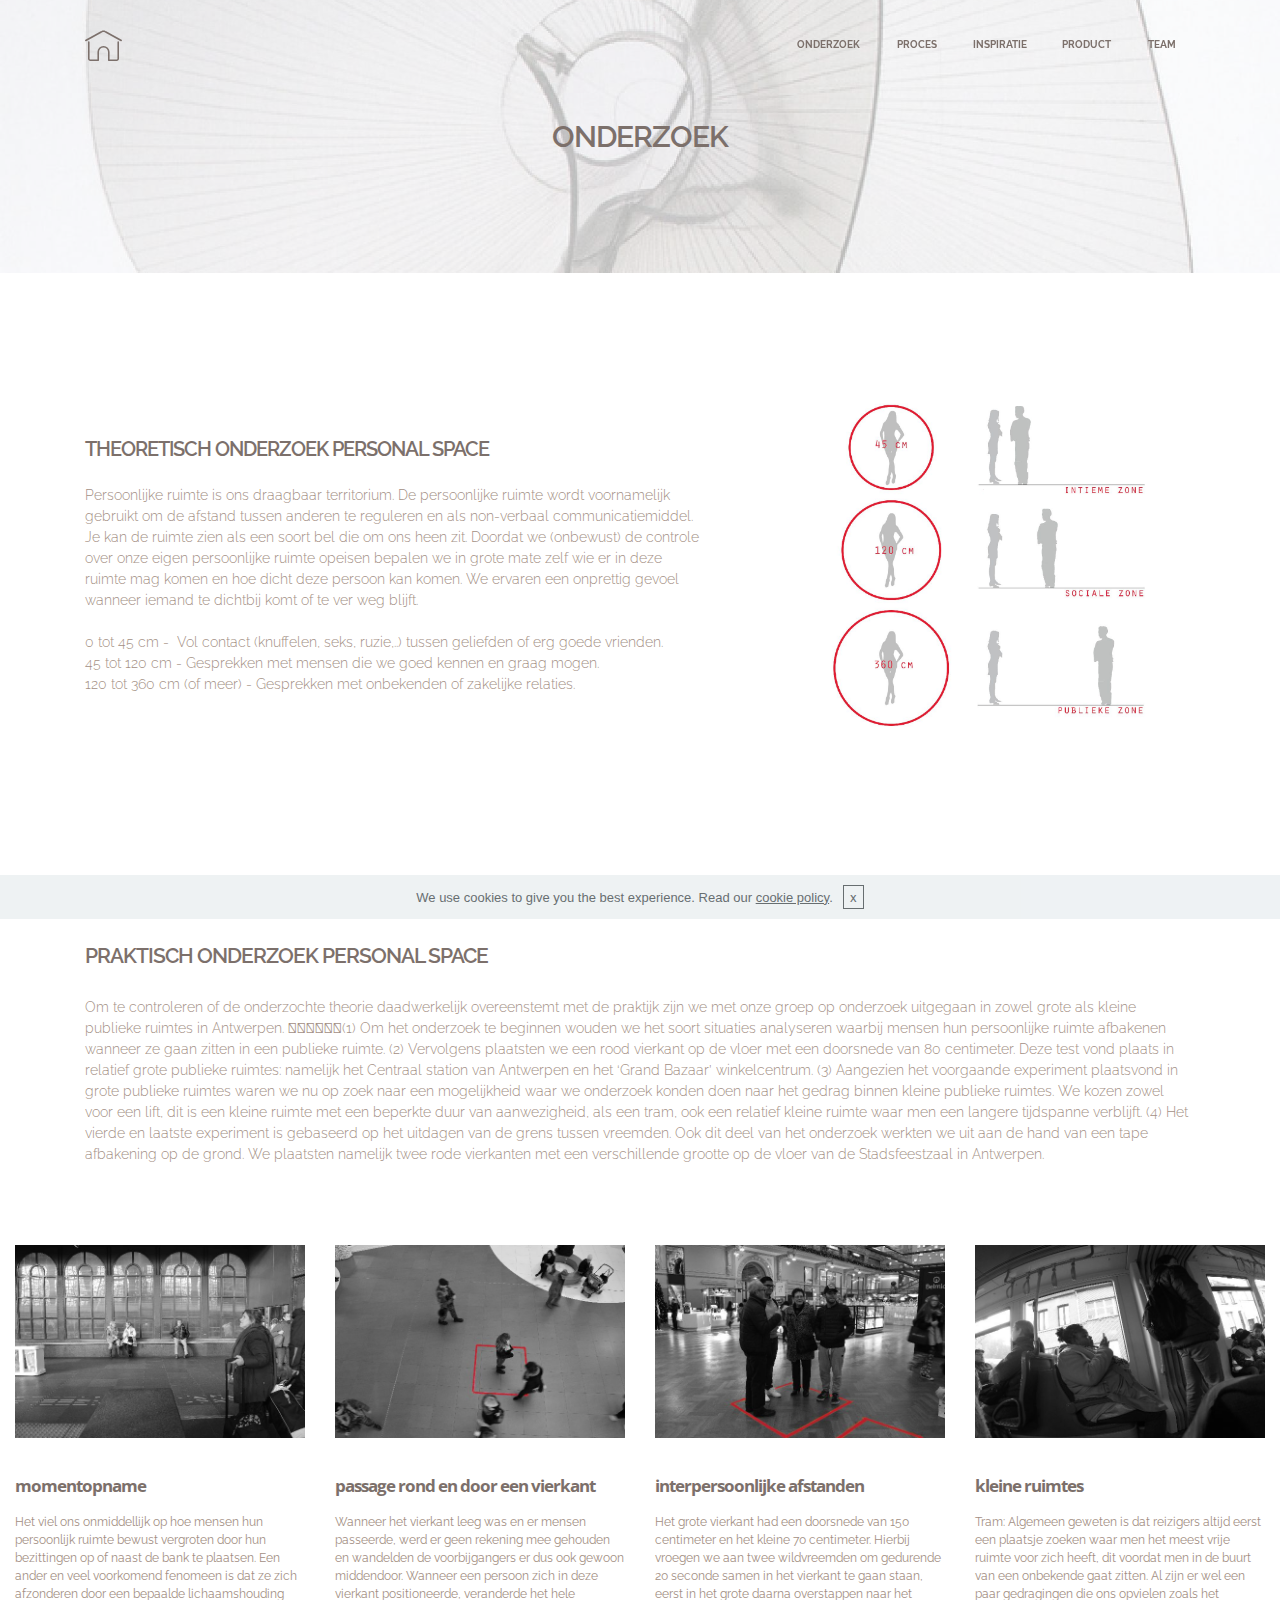
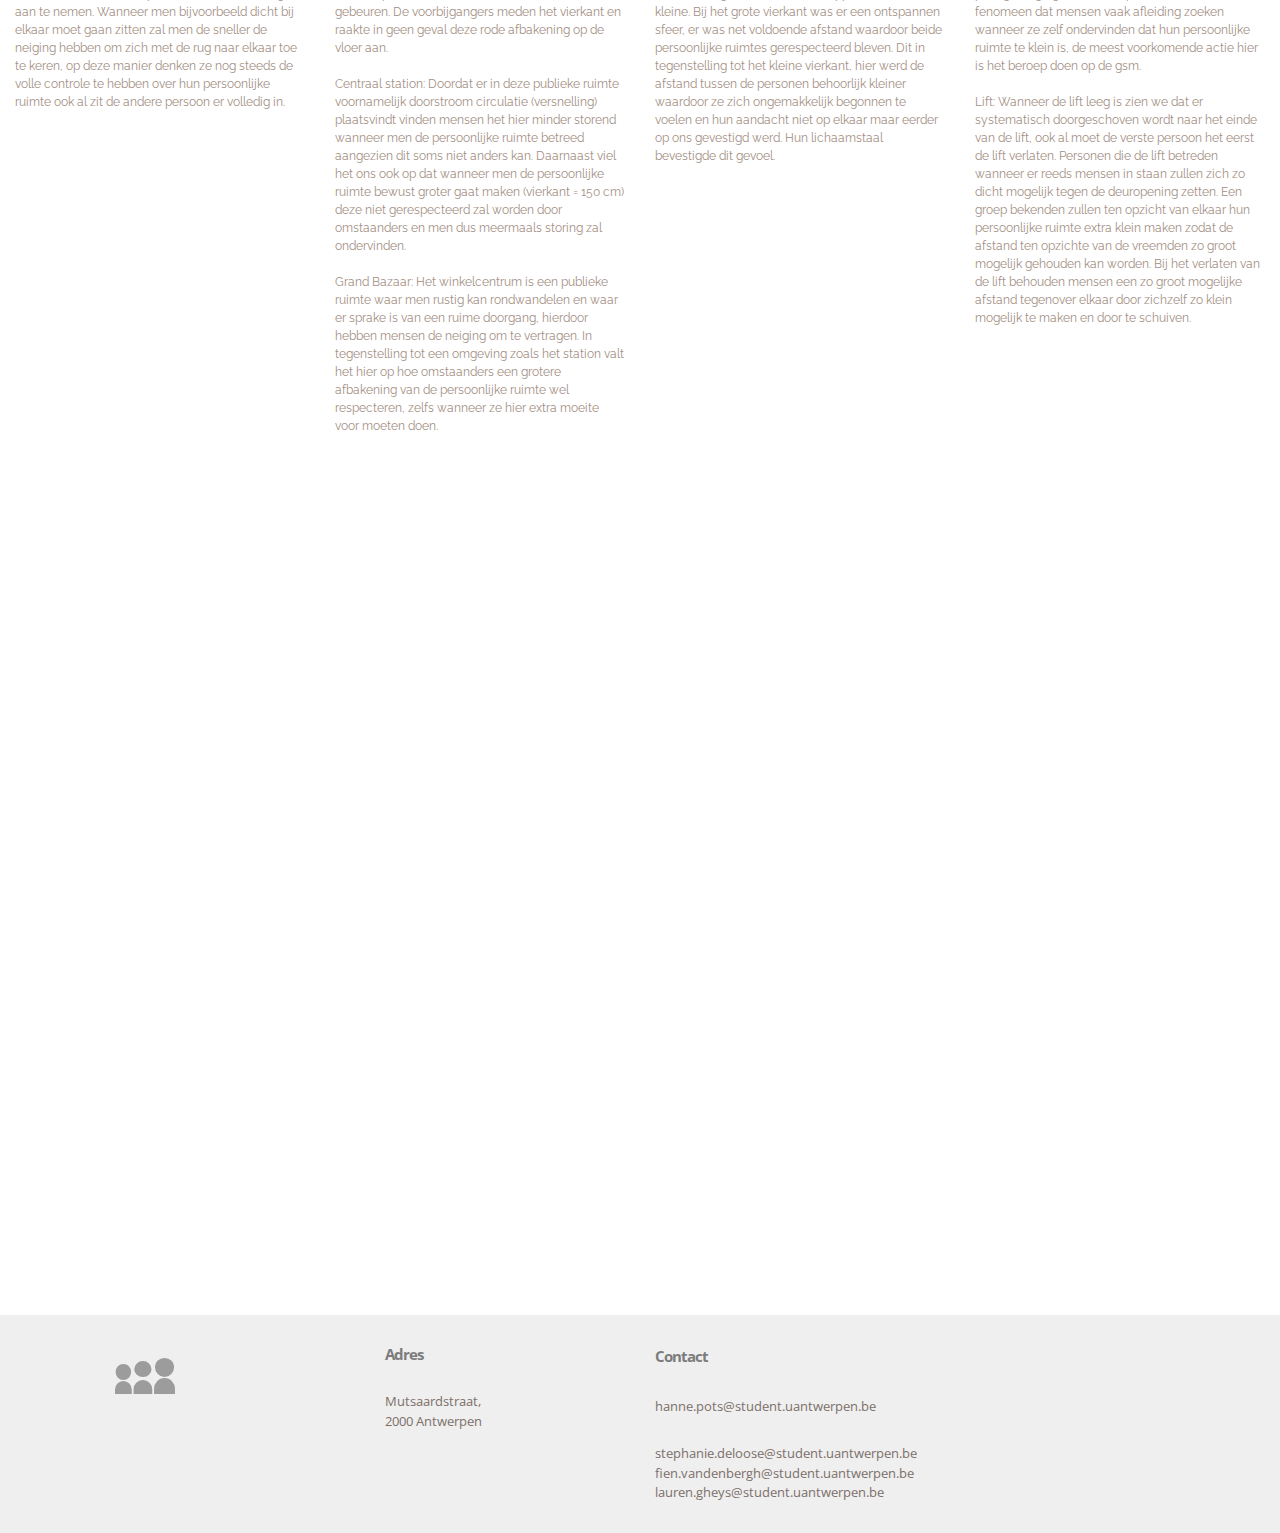
==== page1.html @ 05608e6e "masterversie2012" ====
<!DOCTYPE html>
<html>
<head>
  <!-- Site made with Mobirise Website Builder v3.10.2, https://mobirise.com -->
  <meta charset="UTF-8">
  <meta http-equiv="X-UA-Compatible" content="IE=edge">
  <meta name="generator" content="Mobirise v3.10.2, mobirise.com">
  <meta name="viewport" content="width=device-width, initial-scale=1">
  <link rel="shortcut icon" href="assets/images/logo.png" type="image/x-icon">
  <meta name="description" content="">
  
  <link rel="stylesheet" href="https://fonts.googleapis.com/css?family=Lora:400,700,400italic,700italic&amp;subset=latin">
  <link rel="stylesheet" href="https://fonts.googleapis.com/css?family=Montserrat:400,700">
  <link rel="stylesheet" href="https://fonts.googleapis.com/css?family=Raleway:100,100i,200,200i,300,300i,400,400i,500,500i,600,600i,700,700i,800,800i,900,900i">
  <link rel="stylesheet" href="assets/bootstrap-material-design-font/css/material.css">
  <link rel="stylesheet" href="assets/web/assets/mobirise-icons/mobirise-icons.css">
  <link rel="stylesheet" href="assets/tether/tether.min.css">
  <link rel="stylesheet" href="assets/bootstrap/css/bootstrap.min.css">
  <link rel="stylesheet" href="assets/dropdown/css/style.css">
  <link rel="stylesheet" href="assets/socicon/css/socicon.min.css">
  <link rel="stylesheet" href="assets/theme/css/style.css">
  <link rel="stylesheet" href="assets/mobirise/css/mbr-additional.css" type="text/css">
  
  
  
</head>
<body>

<!-- Google Analytics -->
<script>
  (function(i,s,o,g,r,a,m){i['GoogleAnalyticsObject']=r;i[r]=i[r]||function(){
  (i[r].q=i[r].q||[]).push(arguments)},i[r].l=1*new Date();a=s.createElement(o),
  m=s.getElementsByTagName(o)[0];a.async=1;a.src=g;m.parentNode.insertBefore(a,m)
  })(window,document,'script','https://www.google-analytics.com/analytics.js','ga');

  ga('create', 'UA-88908896-1', 'auto');
  ga('send', 'pageview');

</script>
<!-- /Google Analytics -->


<section id="menu-2w">

    <nav class="navbar navbar-dropdown bg-color transparent navbar-fixed-top">
        <div class="container">

            <div class="mbr-table">
                <div class="mbr-table-cell">

                    <div class="navbar-brand">
                        <a href="index.html" class="mbri-home mbr-iconfont mbr-iconfont-menu navbar-logo" style="color: rgb(124, 112, 107);"></a>
                        
                    </div>

                </div>
                <div class="mbr-table-cell">

                    <button class="navbar-toggler pull-xs-right hidden-md-up" type="button" data-toggle="collapse" data-target="#exCollapsingNavbar">
                        <div class="hamburger-icon"></div>
                    </button>

                    <ul class="nav-dropdown collapse pull-xs-right nav navbar-nav navbar-toggleable-sm" id="exCollapsingNavbar"><li class="nav-item"><a class="nav-link link" href="https://mobirise.com/" aria-expanded="false"></a></li><li class="nav-item"><a class="nav-link link" href="page1.html" aria-expanded="false"><p>ONDERZOEK&nbsp;</p></a></li><li class="nav-item dropdown"><a class="nav-link link" href="page2.html" aria-expanded="false"><p>PROCES&nbsp;</p></a></li><li class="nav-item"><a class="nav-link link" href="page5.html" aria-expanded="false"><p>INSPIRATIE</p></a></li><li class="nav-item"><a class="nav-link link" href="https://mobirise.com/" aria-expanded="false"><p>PRODUCT&nbsp;</p></a></li><li class="nav-item"><a class="nav-link link" href="page4.html" aria-expanded="false"><p>TEAM&nbsp;</p></a></li></ul>
                    <button hidden="" class="navbar-toggler navbar-close" type="button" data-toggle="collapse" data-target="#exCollapsingNavbar">
                        <div class="close-icon"></div>
                    </button>

                </div>
            </div>

        </div>
    </nav>

</section>

<section class="engine"><a rel="external" href="https://mobirise.com">drag and drop website design software</a></section><section class="mbr-section article mbr-after-navbar" id="msg-box8-1b" style="background-image: url(assets/images/malalala-2000x2184-59.jpg); padding-top: 120px; padding-bottom: 120px;">

    <div class="mbr-overlay" style="opacity: 0.5; background-color: rgb(255, 255, 255);">
    </div>
    <div class="container">
        <div class="row">
            <div class="col-md-8 col-md-offset-2 text-xs-center">
                <h3 class="mbr-section-title display-2">ONDERZOEK</h3>
                
                
            </div>
        </div>
    </div>

</section>

<section class="mbr-section" id="msg-box5-2k" style="background-color: rgb(255, 255, 255); padding-top: 80px; padding-bottom: 80px;">

    
    <div class="container">
        <div class="row">
            <div class="mbr-table-md-up">

              

              <div class="mbr-table-cell col-md-5 text-xs-center text-md-right content-size">
                  <h3 class="mbr-section-title display-2"><span style="line-height: 1.1;"><br></span><br>THEORETISCH ONDERZOEK PERSONAL SPACE</h3>
                  <div class="lead">

                    <p>Persoonlijke ruimte is ons draagbaar territorium. De persoonlijke ruimte wordt voornamelijk gebruikt om de afstand tussen anderen te reguleren en als non-verbaal communicatiemiddel.

Je kan de ruimte zien als een soort bel die om ons heen zit. Doordat we (onbewust) de controle over onze eigen persoonlijke ruimte opeisen bepalen we in grote mate zelf wie er in deze ruimte mag komen en hoe dicht deze persoon kan komen. We ervaren een onprettig gevoel wanneer iemand te dichtbij komt of te ver weg blijft.&nbsp;<br><br>0 tot 45 cm - &nbsp;Vol contact (knuffelen, seks, ruzie,..) tussen geliefden of erg goede vrienden.<br>45 tot 120 cm - Gesprekken met mensen die we goed kennen en graag mogen.<br>120 tot 360 cm (of meer) - Gesprekken met onbekenden of zakelijke relaties.</p>

                  </div>

                  
              </div>


              


              <div class="mbr-table-cell mbr-left-padding-md-up mbr-valign-top col-md-7 image-size" style="width: 43%;">
                  <div class="mbr-figure"><img src="assets/images/theoretisch-onderzoek-ps-1400x1408-23.jpg"></div>
              </div>

            </div>
        </div>
    </div>

</section>

<section class="mbr-info mbr-info-extra mbr-section mbr-section-md-padding" id="msg-box1-2m" style="background-color: rgb(255, 255, 255); padding-top: 90px; padding-bottom: 30px;">

    
    <div class="container">
        <div class="row">


            


            <div class="mbr-table-md-up">
                <div class="mbr-table-cell mbr-right-padding-md-up col-md-8 text-xs-center text-md-left">
                    
                    <h3 class="mbr-info-title mbr-section-title display-2">PRAKTISCH ONDERZOEK PERSONAL SPACE</h3>
                </div>

                <div class="mbr-table-cell col-md-4">
                    
                </div>
            </div>


        </div>
    </div>
</section>

<section class="mbr-section article mbr-section__container" id="content1-2l" style="background-color: rgb(255, 255, 255); padding-top: 0px; padding-bottom: 80px;">

    <div class="container">
        <div class="row">
            <div class="col-xs-12 lead"><p>Om te controleren of de onderzochte theorie daadwerkelijk overeenstemt met de praktijk zijn we met onze groep op onderzoek uitgegaan in zowel grote als kleine publieke ruimtes in Antwerpen. (1) Om het onderzoek te beginnen wouden we het soort situaties analyseren waarbij mensen hun persoonlijke ruimte afbakenen wanneer ze gaan zitten in een publieke ruimte. (2) Vervolgens plaatsten we een rood vierkant op de vloer met een doorsnede van 80 centimeter. Deze test vond plaats in relatief grote publieke ruimtes: namelijk het Centraal station van Antwerpen en het ‘Grand Bazaar’ winkelcentrum. (3) Aangezien het voorgaande experiment plaatsvond in grote publieke ruimtes waren we nu op zoek naar een mogelijkheid waar we onderzoek konden doen naar het gedrag binnen kleine publieke ruimtes. We kozen zowel voor een lift, dit is een kleine ruimte met een beperkte duur van aanwezigheid, als een tram, ook een relatief kleine ruimte waar men een langere tijdspanne verblijft. (4) Het vierde en laatste experiment is gebaseerd op het uitdagen van de grens tussen vreemden. Ook dit deel van het onderzoek werkten we uit aan de hand van een tape afbakening op de grond. We plaatsten namelijk twee rode vierkanten met een verschillende grootte op de vloer van de Stadsfeestzaal in Antwerpen. 
</p></div>
        </div>
    </div>

</section>

<section class="mbr-cards mbr-section mbr-section-nopadding" id="features3-1e" style="background-color: rgb(255, 255, 255);">

    

    <div class="mbr-cards-row row">
        <div class="mbr-cards-col col-xs-12 col-lg-3" style="padding-top: 0px; padding-bottom: 160px;">
            <div class="container">
              <div class="card cart-block">
                  <div class="card-img"><img src="assets/images/vooronderzoek-2-600x400-51.jpg" class="card-img-top" title="DONALD JUDD"></div>
                  <div class="card-block">
                    <h4 class="card-title">momentopname</h4>
                    
                    <p class="card-text">Het viel ons onmiddellijk op hoe mensen hun persoonlijk ruimte bewust vergroten door hun bezittingen op of naast de bank te plaatsen. Een ander en veel voorkomend fenomeen is dat ze zich afzonderen door een bepaalde lichaamshouding aan te nemen.&nbsp;Wanneer men bijvoorbeeld dicht bij elkaar moet gaan zitten zal men de sneller de neiging hebben om zich met de rug naar elkaar toe te keren, op deze manier denken ze nog steeds de volle controle te hebben over hun persoonlijke ruimte ook al zit de andere persoon er volledig in. </p>
                    
                    </div>
                </div>
            </div>
        </div>
        <div class="mbr-cards-col col-xs-12 col-lg-3" style="padding-top: 0px; padding-bottom: 160px;">
            <div class="container">
                <div class="card cart-block">
                    <div class="card-img"><img src="assets/images/vooronderzoek-1-600x400-3.jpg" class="card-img-top"></div>
                    <div class="card-block">
                        <h4 class="card-title">passage rond en door een vierkant</h4>
                        
                        <p class="card-text">Wanneer het vierkant leeg was en er mensen passeerde, werd er geen rekening mee gehouden en wandelden de voorbijgangers er dus ook gewoon middendoor. Wanneer een persoon zich in deze vierkant positioneerde, veranderde het hele gebeuren. De voorbijgangers meden het vierkant en raakte in geen geval deze rode afbakening op de vloer aan.&nbsp;<br><br>Centraal station: Doordat er in deze publieke ruimte voornamelijk doorstroom circulatie (versnelling) plaatsvindt vinden mensen het hier minder storend wanneer men de persoonlijke ruimte betreed aangezien dit soms niet anders kan. Daarnaast viel het ons ook op dat wanneer men de persoonlijke ruimte bewust groter gaat maken (vierkant = 150 cm) deze niet gerespecteerd zal worden door omstaanders en men dus meermaals storing zal ondervinden.<br><br>Grand Bazaar:&nbsp;Het winkelcentrum is een publieke ruimte waar men rustig kan rondwandelen en waar er sprake is van een ruime doorgang, hierdoor hebben mensen de neiging om te vertragen. In tegenstelling tot een omgeving zoals het station valt het hier op hoe omstaanders een grotere afbakening van de persoonlijke ruimte wel respecteren, zelfs wanneer ze hier extra moeite voor moeten doen. </p>
                        
                    </div>
                </div>
            </div>
        </div>
        <div class="mbr-cards-col col-xs-12 col-lg-3" style="padding-top: 0px; padding-bottom: 160px;">
            <div class="container">
                <div class="card cart-block">
                    <div class="card-img"><img src="assets/images/vooronderzoek-3-600x400-40.jpg" class="card-img-top"></div>
                    <div class="card-block">
                        <h4 class="card-title">interpersoonlijke afstanden</h4>
                        
                        <p class="card-text">Het grote vierkant had een doorsnede van 150 centimeter en het kleine 70 centimeter. Hierbij vroegen we aan twee wildvreemden om gedurende 20 seconde samen in het vierkant te gaan staan, eerst in het grote daarna overstappen naar het kleine. Bij het grote vierkant was er een ontspannen sfeer, er was net voldoende afstand waardoor beide persoonlijke ruimtes gerespecteerd bleven. Dit in tegenstelling tot het kleine vierkant, hier werd de afstand tussen de personen behoorlijk kleiner waardoor ze zich ongemakkelijk begonnen te voelen en hun aandacht niet op elkaar maar eerder op ons gevestigd werd. Hun lichaamstaal bevestigde dit gevoel.</p>
                        
                    </div>
                </div>
            </div>
        </div>
        <div class="mbr-cards-col col-xs-12 col-lg-3" style="padding-top: 0px; padding-bottom: 160px;">
            <div class="container">
                <div class="card cart-block">
                    <div class="card-img"><img src="assets/images/vooronderzoek-4-600x400-98.jpg" class="card-img-top"></div>
                    <div class="card-block">
                        <h4 class="card-title">kleine ruimtes&nbsp;</h4>
                        
                        <p class="card-text">Tram: Algemeen geweten is dat reizigers altijd eerst een plaatsje zoeken waar men het meest vrije ruimte voor zich heeft, dit voordat men in de buurt van een onbekende gaat zitten. Al zijn er wel een paar gedragingen die ons opvielen zoals het fenomeen dat mensen vaak afleiding zoeken wanneer ze zelf ondervinden dat hun persoonlijke ruimte te klein is, de meest voorkomende actie hier is het beroep doen op de gsm. <br><br>Lift:&nbsp;Wanneer de lift leeg is zien we dat er systematisch doorgeschoven wordt naar het einde van de lift, ook al moet de verste persoon het eerst de lift verlaten. Personen die de lift betreden wanneer er reeds mensen in staan zullen zich zo dicht mogelijk tegen de deuropening zetten. Een groep bekenden zullen ten opzicht van elkaar hun persoonlijke ruimte extra klein maken zodat de afstand ten opzichte van de vreemden zo groot mogelijk gehouden kan worden. Bij het verlaten van de lift behouden mensen een zo groot mogelijke afstand tegenover elkaar door zichzelf zo klein mogelijk te maken en door te schuiven. </p>
                        
                    </div>
                </div>
            </div>
        </div>
        
        
    </div>
</section>

<section class="mbr-section mbr-section-nopadding mbr-figure--caption-outside-bottom" id="image1-1d">
    <div class="mbr-figure">
        <div><iframe class="mbr-embedded-video" src="https://www.youtube.com/embed/RzziLh6nbfI?rel=0&amp;amp;showinfo=0&amp;autoplay=0&amp;loop=0" width="1280" height="720" frameborder="0" allowfullscreen></iframe></div>
        
    </div>
</section>

<section class="mbr-section mbr-section-md-padding mbr-footer footer1" id="contacts1-24" style="background-color: rgb(239, 239, 239); padding-top: 30px; padding-bottom: 30px;">
    
    <div class="container">
        <div class="row">
            <div class="mbr-footer-content col-xs-12 col-md-3">
                <div><span class="socicon socicon-myspace mbr-iconfont mbr-iconfont-contacts1" style="font-size: 60px;"></span></div>
            </div>
            <div class="mbr-footer-content col-xs-12 col-md-3">
                <p><strong>Adres</strong><br>Mutsaardstraat,&nbsp;<br>2000 Antwerpen</p>
            </div>
            <div class="mbr-footer-content col-xs-12 col-md-3">
                <p><font color="#7c7c7c"><span style="font-size: 15px; letter-spacing: -1px; line-height: 22px;"><strong>Contact</strong></span></font><br><font color="#7c7c7c"><span style="font-size: 15px; letter-spacing: -1px; line-height: 22px;"><strong><br></strong></span></font>hanne.pots@student.uantwerpen.be<br>stephanie.deloose@student.uantwerpen.be<br>fien.vandenbergh@student.uantwerpen.be<br>lauren.gheys@student.uantwerpen.be</p>
            </div>
            <div class="mbr-footer-content col-xs-12 col-md-3">
                <p><br><br></p>
            </div>

        </div>
    </div>
</section>


  <script src="assets/web/assets/jquery/jquery.min.js"></script>
  <script src="assets/tether/tether.min.js"></script>
  <script src="assets/bootstrap/js/bootstrap.min.js"></script>
  <script src="assets/smooth-scroll/SmoothScroll.js"></script>
  <script src="assets/cookies-alert-plugin/cookies-alert-core.js"></script>
  <script src="assets/cookies-alert-plugin/cookies-alert-script.js"></script>
  <script src="assets/dropdown/js/script.min.js"></script>
  <script src="assets/touchSwipe/jquery.touchSwipe.min.js"></script>
  <script src="assets/theme/js/script.js"></script>
  
  
<input name="cookieData" type="hidden" data-cookie-text="We use cookies to give you the best experience. Read our <a href='privacy.html'>cookie policy</a>.">
  </body>
</html>
---- assets/bootstrap-material-design-font/css/material.css ----
@font-face {
  font-family: 'Material-Design-Icons';
  src: url('../fonts/Material-Design-Icons.eot?3ocs8m');
  src: url('../fonts/Material-Design-Icons.eot?#iefix3ocs8m') format('embedded-opentype'), url('../fonts/Material-Design-Icons.woff?3ocs8m') format('woff'), url('../fonts/Material-Design-Icons.ttf?3ocs8m') format('truetype'), url('../fonts/Material-Design-Icons.svg?3ocs8m#Material-Design-Icons') format('svg');
  font-weight: normal;
  font-style: normal;
}
[class^="mdi-"],
[class*="mdi-"] {
  speak: none;
  display: inline-block;
  font-style: normal;
  font-variant:normal;
  font-weight:normal;
  /*font-size:24px;*/
  line-height:1;
  font-family:'Material-Design-Icons' !important;
  text-rendering: auto;
  
  -webkit-font-smoothing: antialiased;
  -moz-osx-font-smoothing: grayscale;
  -webkit-transform: translate(0, 0);
      -ms-transform: translate(0, 0);
          transform: translate(0, 0);
}
[class^="mdi-"]:before,
[class*="mdi-"]:before {
  display: inline-block;
  speak: none;
  text-decoration: inherit;
}
[class^="mdi-"].pull-left,
[class*="mdi-"].pull-left {
  margin-right: .3em;
}
[class^="mdi-"].pull-right,
[class*="mdi-"].pull-right {
  margin-left: .3em;
}
[class^="mdi-"].mdi-lg:before,
[class*="mdi-"].mdi-lg:before,
[class^="mdi-"].mdi-lg:after,
[class*="mdi-"].mdi-lg:after {
  font-size: 1.33333333em;
  line-height: 0.75em;
  vertical-align: -15%;
}
[class^="mdi-"].mdi-2x:before,
[class*="mdi-"].mdi-2x:before,
[class^="mdi-"].mdi-2x:after,
[class*="mdi-"].mdi-2x:after {
  font-size: 2em;
}
[class^="mdi-"].mdi-3x:before,
[class*="mdi-"].mdi-3x:before,
[class^="mdi-"].mdi-3x:after,
[class*="mdi-"].mdi-3x:after {
  font-size: 3em;
}
[class^="mdi-"].mdi-4x:before,
[class*="mdi-"].mdi-4x:before,
[class^="mdi-"].mdi-4x:after,
[class*="mdi-"].mdi-4x:after {
  font-size: 4em;
}
[class^="mdi-"].mdi-5x:before,
[class*="mdi-"].mdi-5x:before,
[class^="mdi-"].mdi-5x:after,
[class*="mdi-"].mdi-5x:after {
  font-size: 5em;
}
[class^="mdi-device-signal-cellular-"]:after,
[class^="mdi-device-battery-"]:after,
[class^="mdi-device-battery-charging-"]:after,
[class^="mdi-device-signal-cellular-connected-no-internet-"]:after,
[class^="mdi-device-signal-wifi-"]:after,
[class^="mdi-device-signal-wifi-statusbar-not-connected"]:after,
.mdi-device-network-wifi:after {
  opacity: .3;
  position: absolute;
  left: 0;
  top: 0;
  z-index: 1;
  display: inline-block;
  speak: none;
  text-decoration: inherit;
}
[class^="mdi-device-signal-cellular-"]:after {
  content: "\e758";
}
[class^="mdi-device-battery-"]:after {
  content: "\e735";
}
[class^="mdi-device-battery-charging-"]:after {
  content: "\e733";
}
[class^="mdi-device-signal-cellular-connected-no-internet-"]:after {
  content: "\e75d";
}
[class^="mdi-device-signal-wifi-"]:after,
.mdi-device-network-wifi:after {
  content: "\e765";
}
[class^="mdi-device-signal-wifi-statusbasr-not-connected"]:after {
  content: "\e8f7";
}
.mdi-device-signal-cellular-off:after,
.mdi-device-signal-cellular-null:after,
.mdi-device-signal-cellular-no-sim:after,
.mdi-device-signal-wifi-off:after,
.mdi-device-signal-wifi-4-bar:after,
.mdi-device-signal-cellular-4-bar:after,
.mdi-device-battery-alert:after,
.mdi-device-signal-cellular-connected-no-internet-4-bar:after,
.mdi-device-battery-std:after,
.mdi-device-battery-full .mdi-device-battery-unknown:after {
  content: "";
}
.mdi-fw {
  width: 1.28571429em;
  text-align: center;
}
.mdi-ul {
  padding-left: 0;
  margin-left: 2.14285714em;
  list-style-type: none;
}
.mdi-ul > li {
  position: relative;
}
.mdi-li {
  position: absolute;
  left: -2.14285714em;
  width: 2.14285714em;
  top: 0.14285714em;
  text-align: center;
}
.mdi-li.mdi-lg {
  left: -1.85714286em;
}
.mdi-border {
  padding: .2em .25em .15em;
  border: solid 0.08em #eeeeee;
  border-radius: .1em;
}
.mdi-spin {
  -webkit-animation: mdi-spin 2s infinite linear;
  animation: mdi-spin 2s infinite linear;
  -webkit-transform-origin: 50% 50%;
  -ms-transform-origin: 50% 50%;
      transform-origin: 50% 50%;
}
.mdi-pulse {
  -webkit-animation: mdi-spin 1s steps(8) infinite;
  animation: mdi-spin 1s steps(8) infinite;
  -webkit-transform-origin: 50% 50%;
  -ms-transform-origin: 50% 50%;
      transform-origin: 50% 50%;
}
@-webkit-keyframes mdi-spin {
  0% {
    -webkit-transform: rotate(0deg);
    transform: rotate(0deg);
  }
  100% {
    -webkit-transform: rotate(359deg);
    transform: rotate(359deg);
  }
}
@keyframes mdi-spin {
  0% {
    -webkit-transform: rotate(0deg);
    transform: rotate(0deg);
  }
  100% {
    -webkit-transform: rotate(359deg);
    transform: rotate(359deg);
  }
}
.mdi-rotate-90 {
  filter: progid:DXImageTransform.Microsoft.BasicImage(rotation=1);
  -webkit-transform: rotate(90deg);
  -ms-transform: rotate(90deg);
  transform: rotate(90deg);
}
.mdi-rotate-180 {
  filter: progid:DXImageTransform.Microsoft.BasicImage(rotation=2);
  -webkit-transform: rotate(180deg);
  -ms-transform: rotate(180deg);
  transform: rotate(180deg);
}
.mdi-rotate-270 {
  filter: progid:DXImageTransform.Microsoft.BasicImage(rotation=3);
  -webkit-transform: rotate(270deg);
  -ms-transform: rotate(270deg);
  transform: rotate(270deg);
}
.mdi-flip-horizontal {
  filter: progid:DXImageTransform.Microsoft.BasicImage(rotation=0, mirror=1);
  -webkit-transform: scale(-1, 1);
  -ms-transform: scale(-1, 1);
  transform: scale(-1, 1);
}
.mdi-flip-vertical {
  filter: progid:DXImageTransform.Microsoft.BasicImage(rotation=2, mirror=1);
  -webkit-transform: scale(1, -1);
  -ms-transform: scale(1, -1);
  transform: scale(1, -1);
}
:root .mdi-rotate-90,
:root .mdi-rotate-180,
:root .mdi-rotate-270,
:root .mdi-flip-horizontal,
:root .mdi-flip-vertical {
  -webkit-filter: none;
          filter: none;
}
.mdi-stack {
  position: relative;
  display: inline-block;
  width: 2em;
  height: 2em;
  line-height: 2em;
  vertical-align: middle;
}
.mdi-stack-1x,
.mdi-stack-2x {
  position: absolute;
  left: 0;
  width: 100%;
  text-align: center;
}
.mdi-stack-1x {
  line-height: inherit;
}
.mdi-stack-2x {
  font-size: 2em;
}
.mdi-inverse {
  color: #ffffff;
}
/* Start Icons */
.mdi-action-3d-rotation:before {
  content: "\e600";
}
.mdi-action-accessibility:before {
  content: "\e601";
}
.mdi-action-account-balance-wallet:before {
  content: "\e602";
}
.mdi-action-account-balance:before {
  content: "\e603";
}
.mdi-action-account-box:before {
  content: "\e604";
}
.mdi-action-account-child:before {
  content: "\e605";
}
.mdi-action-account-circle:before {
  content: "\e606";
}
.mdi-action-add-shopping-cart:before {
  content: "\e607";
}
.mdi-action-alarm-add:before {
  content: "\e608";
}
.mdi-action-alarm-off:before {
  content: "\e609";
}
.mdi-action-alarm-on:before {
  content: "\e60a";
}
.mdi-action-alarm:before {
  content: "\e60b";
}
.mdi-action-android:before {
  content: "\e60c";
}
.mdi-action-announcement:before {
  content: "\e60d";
}
.mdi-action-aspect-ratio:before {
  content: "\e60e";
}
.mdi-action-assessment:before {
  content: "\e60f";
}
.mdi-action-assignment-ind:before {
  content: "\e610";
}
.mdi-action-assignment-late:before {
  content: "\e611";
}
.mdi-action-assignment-return:before {
  content: "\e612";
}
.mdi-action-assignment-returned:before {
  content: "\e613";
}
.mdi-action-assignment-turned-in:before {
  content: "\e614";
}
.mdi-action-assignment:before {
  content: "\e615";
}
.mdi-action-autorenew:before {
  content: "\e616";
}
.mdi-action-backup:before {
  content: "\e617";
}
.mdi-action-book:before {
  content: "\e618";
}
.mdi-action-bookmark-outline:before {
  content: "\e619";
}
.mdi-action-bookmark:before {
  content: "\e61a";
}
.mdi-action-bug-report:before {
  content: "\e61b";
}
.mdi-action-cached:before {
  content: "\e61c";
}
.mdi-action-check-circle:before {
  content: "\e61d";
}
.mdi-action-class:before {
  content: "\e61e";
}
.mdi-action-credit-card:before {
  content: "\e61f";
}
.mdi-action-dashboard:before {
  content: "\e620";
}
.mdi-action-delete:before {
  content: "\e621";
}
.mdi-action-description:before {
  content: "\e622";
}
.mdi-action-dns:before {
  content: "\e623";
}
.mdi-action-done-all:before {
  content: "\e624";
}
.mdi-action-done:before {
  content: "\e625";
}
.mdi-action-event:before {
  content: "\e626";
}
.mdi-action-exit-to-app:before {
  content: "\e627";
}
.mdi-action-explore:before {
  content: "\e628";
}
.mdi-action-extension:before {
  content: "\e629";
}
.mdi-action-face-unlock:before {
  content: "\e62a";
}
.mdi-action-favorite-outline:before {
  content: "\e62b";
}
.mdi-action-favorite:before {
  content: "\e62c";
}
.mdi-action-find-in-page:before {
  content: "\e62d";
}
.mdi-action-find-replace:before {
  content: "\e62e";
}
.mdi-action-flip-to-back:before {
  content: "\e62f";
}
.mdi-action-flip-to-front:before {
  content: "\e630";
}
.mdi-action-get-app:before {
  content: "\e631";
}
.mdi-action-grade:before {
  content: "\e632";
}
.mdi-action-group-work:before {
  content: "\e633";
}
.mdi-action-help:before {
  content: "\e634";
}
.mdi-action-highlight-remove:before {
  content: "\e635";
}
.mdi-action-history:before {
  content: "\e636";
}
.mdi-action-home:before {
  content: "\e637";
}
.mdi-action-https:before {
  content: "\e638";
}
.mdi-action-info-outline:before {
  content: "\e639";
}
.mdi-action-info:before {
  content: "\e63a";
}
.mdi-action-input:before {
  content: "\e63b";
}
.mdi-action-invert-colors:before {
  content: "\e63c";
}
.mdi-action-label-outline:before {
  content: "\e63d";
}
.mdi-action-label:before {
  content: "\e63e";
}
.mdi-action-language:before {
  content: "\e63f";
}
.mdi-action-launch:before {
  content: "\e640";
}
.mdi-action-list:before {
  content: "\e641";
}
.mdi-action-lock-open:before {
  content: "\e642";
}
.mdi-action-lock-outline:before {
  content: "\e643";
}
.mdi-action-lock:before {
  content: "\e644";
}
.mdi-action-loyalty:before {
  content: "\e645";
}
.mdi-action-markunread-mailbox:before {
  content: "\e646";
}
.mdi-action-note-add:before {
  content: "\e647";
}
.mdi-action-open-in-browser:before {
  content: "\e648";
}
.mdi-action-open-in-new:before {
  content: "\e649";
}
.mdi-action-open-with:before {
  content: "\e64a";
}
.mdi-action-pageview:before {
  content: "\e64b";
}
.mdi-action-payment:before {
  content: "\e64c";
}
.mdi-action-perm-camera-mic:before {
  content: "\e64d";
}
.mdi-action-perm-contact-cal:before {
  content: "\e64e";
}
.mdi-action-perm-data-setting:before {
  content: "\e64f";
}
.mdi-action-perm-device-info:before {
  content: "\e650";
}
.mdi-action-perm-identity:before {
  content: "\e651";
}
.mdi-action-perm-media:before {
  content: "\e652";
}
.mdi-action-perm-phone-msg:before {
  content: "\e653";
}
.mdi-action-perm-scan-wifi:before {
  content: "\e654";
}
.mdi-action-picture-in-picture:before {
  content: "\e655";
}
.mdi-action-polymer:before {
  content: "\e656";
}
.mdi-action-print:before {
  content: "\e657";
}
.mdi-action-query-builder:before {
  content: "\e658";
}
.mdi-action-question-answer:before {
  content: "\e659";
}
.mdi-action-receipt:before {
  content: "\e65a";
}
.mdi-action-redeem:before {
  content: "\e65b";
}
.mdi-action-reorder:before {
  content: "\e65c";
}
.mdi-action-report-problem:before {
  content: "\e65d";
}
.mdi-action-restore:before {
  content: "\e65e";
}
.mdi-action-room:before {
  content: "\e65f";
}
.mdi-action-schedule:before {
  content: "\e660";
}
.mdi-action-search:before {
  content: "\e661";
}
.mdi-action-settings-applications:before {
  content: "\e662";
}
.mdi-action-settings-backup-restore:before {
  content: "\e663";
}
.mdi-action-settings-bluetooth:before {
  content: "\e664";
}
.mdi-action-settings-cell:before {
  content: "\e665";
}
.mdi-action-settings-display:before {
  content: "\e666";
}
.mdi-action-settings-ethernet:before {
  content: "\e667";
}
.mdi-action-settings-input-antenna:before {
  content: "\e668";
}
.mdi-action-settings-input-component:before {
  content: "\e669";
}
.mdi-action-settings-input-composite:before {
  content: "\e66a";
}
.mdi-action-settings-input-hdmi:before {
  content: "\e66b";
}
.mdi-action-settings-input-svideo:before {
  content: "\e66c";
}
.mdi-action-settings-overscan:before {
  content: "\e66d";
}
.mdi-action-settings-phone:before {
  content: "\e66e";
}
.mdi-action-settings-power:before {
  content: "\e66f";
}
.mdi-action-settings-remote:before {
  content: "\e670";
}
.mdi-action-settings-voice:before {
  content: "\e671";
}
.mdi-action-settings:before {
  content: "\e672";
}
.mdi-action-shop-two:before {
  content: "\e673";
}
.mdi-action-shop:before {
  content: "\e674";
}
.mdi-action-shopping-basket:before {
  content: "\e675";
}
.mdi-action-shopping-cart:before {
  content: "\e676";
}
.mdi-action-speaker-notes:before {
  content: "\e677";
}
.mdi-action-spellcheck:before {
  content: "\e678";
}
.mdi-action-star-rate:before {
  content: "\e679";
}
.mdi-action-stars:before {
  content: "\e67a";
}
.mdi-action-store:before {
  content: "\e67b";
}
.mdi-action-subject:before {
  content: "\e67c";
}
.mdi-action-supervisor-account:before {
  content: "\e67d";
}
.mdi-action-swap-horiz:before {
  content: "\e67e";
}
.mdi-action-swap-vert-circle:before {
  content: "\e67f";
}
.mdi-action-swap-vert:before {
  content: "\e680";
}
.mdi-action-system-update-tv:before {
  content: "\e681";
}
.mdi-action-tab-unselected:before {
  content: "\e682";
}
.mdi-action-tab:before {
  content: "\e683";
}
.mdi-action-theaters:before {
  content: "\e684";
}
.mdi-action-thumb-down:before {
  content: "\e685";
}
.mdi-action-thumb-up:before {
  content: "\e686";
}
.mdi-action-thumbs-up-down:before {
  content: "\e687";
}
.mdi-action-toc:before {
  content: "\e688";
}
.mdi-action-today:before {
  content: "\e689";
}
.mdi-action-track-changes:before {
  content: "\e68a";
}
.mdi-action-translate:before {
  content: "\e68b";
}
.mdi-action-trending-down:before {
  content: "\e68c";
}
.mdi-action-trending-neutral:before {
  content: "\e68d";
}
.mdi-action-trending-up:before {
  content: "\e68e";
}
.mdi-action-turned-in-not:before {
  content: "\e68f";
}
.mdi-action-turned-in:before {
  content: "\e690";
}
.mdi-action-verified-user:before {
  content: "\e691";
}
.mdi-action-view-agenda:before {
  content: "\e692";
}
.mdi-action-view-array:before {
  content: "\e693";
}
.mdi-action-view-carousel:before {
  content: "\e694";
}
.mdi-action-view-column:before {
  content: "\e695";
}
.mdi-action-view-day:before {
  content: "\e696";
}
.mdi-action-view-headline:before {
  content: "\e697";
}
.mdi-action-view-list:before {
  content: "\e698";
}
.mdi-action-view-module:before {
  content: "\e699";
}
.mdi-action-view-quilt:before {
  content: "\e69a";
}
.mdi-action-view-stream:before {
  content: "\e69b";
}
.mdi-action-view-week:before {
  content: "\e69c";
}
.mdi-action-visibility-off:before {
  content: "\e69d";
}
.mdi-action-visibility:before {
  content: "\e69e";
}
.mdi-action-wallet-giftcard:before {
  content: "\e69f";
}
.mdi-action-wallet-membership:before {
  content: "\e6a0";
}
.mdi-action-wallet-travel:before {
  content: "\e6a1";
}
.mdi-action-work:before {
  content: "\e6a2";
}
.mdi-alert-error:before {
  content: "\e6a3";
}
.mdi-alert-warning:before {
  content: "\e6a4";
}
.mdi-av-album:before {
  content: "\e6a5";
}
.mdi-av-closed-caption:before {
  content: "\e6a6";
}
.mdi-av-equalizer:before {
  content: "\e6a7";
}
.mdi-av-explicit:before {
  content: "\e6a8";
}
.mdi-av-fast-forward:before {
  content: "\e6a9";
}
.mdi-av-fast-rewind:before {
  content: "\e6aa";
}
.mdi-av-games:before {
  content: "\e6ab";
}
.mdi-av-hearing:before {
  content: "\e6ac";
}
.mdi-av-high-quality:before {
  content: "\e6ad";
}
.mdi-av-loop:before {
  content: "\e6ae";
}
.mdi-av-mic-none:before {
  content: "\e6af";
}
.mdi-av-mic-off:before {
  content: "\e6b0";
}
.mdi-av-mic:before {
  content: "\e6b1";
}
.mdi-av-movie:before {
  content: "\e6b2";
}
.mdi-av-my-library-add:before {
  content: "\e6b3";
}
.mdi-av-my-library-books:before {
  content: "\e6b4";
}
.mdi-av-my-library-music:before {
  content: "\e6b5";
}
.mdi-av-new-releases:before {
  content: "\e6b6";
}
.mdi-av-not-interested:before {
  content: "\e6b7";
}
.mdi-av-pause-circle-fill:before {
  content: "\e6b8";
}
.mdi-av-pause-circle-outline:before {
  content: "\e6b9";
}
.mdi-av-pause:before {
  content: "\e6ba";
}
.mdi-av-play-arrow:before {
  content: "\e6bb";
}
.mdi-av-play-circle-fill:before {
  content: "\e6bc";
}
.mdi-av-play-circle-outline:before {
  content: "\e6bd";
}
.mdi-av-play-shopping-bag:before {
  content: "\e6be";
}
.mdi-av-playlist-add:before {
  content: "\e6bf";
}
.mdi-av-queue-music:before {
  content: "\e6c0";
}
.mdi-av-queue:before {
  content: "\e6c1";
}
.mdi-av-radio:before {
  content: "\e6c2";
}
.mdi-av-recent-actors:before {
  content: "\e6c3";
}
.mdi-av-repeat-one:before {
  content: "\e6c4";
}
.mdi-av-repeat:before {
  content: "\e6c5";
}
.mdi-av-replay:before {
  content: "\e6c6";
}
.mdi-av-shuffle:before {
  content: "\e6c7";
}
.mdi-av-skip-next:before {
  content: "\e6c8";
}
.mdi-av-skip-previous:before {
  content: "\e6c9";
}
.mdi-av-snooze:before {
  content: "\e6ca";
}
.mdi-av-stop:before {
  content: "\e6cb";
}
.mdi-av-subtitles:before {
  content: "\e6cc";
}
.mdi-av-surround-sound:before {
  content: "\e6cd";
}
.mdi-av-timer:before {
  content: "\e6ce";
}
.mdi-av-video-collection:before {
  content: "\e6cf";
}
.mdi-av-videocam-off:before {
  content: "\e6d0";
}
.mdi-av-videocam:before {
  content: "\e6d1";
}
.mdi-av-volume-down:before {
  content: "\e6d2";
}
.mdi-av-volume-mute:before {
  content: "\e6d3";
}
.mdi-av-volume-off:before {
  content: "\e6d4";
}
.mdi-av-volume-up:before {
  content: "\e6d5";
}
.mdi-av-web:before {
  content: "\e6d6";
}
.mdi-communication-business:before {
  content: "\e6d7";
}
.mdi-communication-call-end:before {
  content: "\e6d8";
}
.mdi-communication-call-made:before {
  content: "\e6d9";
}
.mdi-communication-call-merge:before {
  content: "\e6da";
}
.mdi-communication-call-missed:before {
  content: "\e6db";
}
.mdi-communication-call-received:before {
  content: "\e6dc";
}
.mdi-communication-call-split:before {
  content: "\e6dd";
}
.mdi-communication-call:before {
  content: "\e6de";
}
.mdi-communication-chat:before {
  content: "\e6df";
}
.mdi-communication-clear-all:before {
  content: "\e6e0";
}
.mdi-communication-comment:before {
  content: "\e6e1";
}
.mdi-communication-contacts:before {
  content: "\e6e2";
}
.mdi-communication-dialer-sip:before {
  content: "\e6e3";
}
.mdi-communication-dialpad:before {
  content: "\e6e4";
}
.mdi-communication-dnd-on:before {
  content: "\e6e5";
}
.mdi-communication-email:before {
  content: "\e6e6";
}
.mdi-communication-forum:before {
  content: "\e6e7";
}
.mdi-communication-import-export:before {
  content: "\e6e8";
}
.mdi-communication-invert-colors-off:before {
  content: "\e6e9";
}
.mdi-communication-invert-colors-on:before {
  content: "\e6ea";
}
.mdi-communication-live-help:before {
  content: "\e6eb";
}
.mdi-communication-location-off:before {
  content: "\e6ec";
}
.mdi-communication-location-on:before {
  content: "\e6ed";
}
.mdi-communication-message:before {
  content: "\e6ee";
}
.mdi-communication-messenger:before {
  content: "\e6ef";
}
.mdi-communication-no-sim:before {
  content: "\e6f0";
}
.mdi-communication-phone:before {
  content: "\e6f1";
}
.mdi-communication-portable-wifi-off:before {
  content: "\e6f2";
}
.mdi-communication-quick-contacts-dialer:before {
  content: "\e6f3";
}
.mdi-communication-quick-contacts-mail:before {
  content: "\e6f4";
}
.mdi-communication-ring-volume:before {
  content: "\e6f5";
}
.mdi-communication-stay-current-landscape:before {
  content: "\e6f6";
}
.mdi-communication-stay-current-portrait:before {
  content: "\e6f7";
}
.mdi-communication-stay-primary-landscape:before {
  content: "\e6f8";
}
.mdi-communication-stay-primary-portrait:before {
  content: "\e6f9";
}
.mdi-communication-swap-calls:before {
  content: "\e6fa";
}
.mdi-communication-textsms:before {
  content: "\e6fb";
}
.mdi-communication-voicemail:before {
  content: "\e6fc";
}
.mdi-communication-vpn-key:before {
  content: "\e6fd";
}
.mdi-content-add-box:before {
  content: "\e6fe";
}
.mdi-content-add-circle-outline:before {
  content: "\e6ff";
}
.mdi-content-add-circle:before {
  content: "\e700";
}
.mdi-content-add:before {
  content: "\e701";
}
.mdi-content-archive:before {
  content: "\e702";
}
.mdi-content-backspace:before {
  content: "\e703";
}
.mdi-content-block:before {
  content: "\e704";
}
.mdi-content-clear:before {
  content: "\e705";
}
.mdi-content-content-copy:before {
  content: "\e706";
}
.mdi-content-content-cut:before {
  content: "\e707";
}
.mdi-content-content-paste:before {
  content: "\e708";
}
.mdi-content-create:before {
  content: "\e709";
}
.mdi-content-drafts:before {
  content: "\e70a";
}
.mdi-content-filter-list:before {
  content: "\e70b";
}
.mdi-content-flag:before {
  content: "\e70c";
}
.mdi-content-forward:before {
  content: "\e70d";
}
.mdi-content-gesture:before {
  content: "\e70e";
}
.mdi-content-inbox:before {
  content: "\e70f";
}
.mdi-content-link:before {
  content: "\e710";
}
.mdi-content-mail:before {
  content: "\e711";
}
.mdi-content-markunread:before {
  content: "\e712";
}
.mdi-content-redo:before {
  content: "\e713";
}
.mdi-content-remove-circle-outline:before {
  content: "\e714";
}
.mdi-content-remove-circle:before {
  content: "\e715";
}
.mdi-content-remove:before {
  content: "\e716";
}
.mdi-content-reply-all:before {
  content: "\e717";
}
.mdi-content-reply:before {
  content: "\e718";
}
.mdi-content-report:before {
  content: "\e719";
}
.mdi-content-save:before {
  content: "\e71a";
}
.mdi-content-select-all:before {
  content: "\e71b";
}
.mdi-content-send:before {
  content: "\e71c";
}
.mdi-content-sort:before {
  content: "\e71d";
}
.mdi-content-text-format:before {
  content: "\e71e";
}
.mdi-content-undo:before {
  content: "\e71f";
}
.mdi-editor-attach-file:before {
  content: "\e776";
}
.mdi-editor-attach-money:before {
  content: "\e777";
}
.mdi-editor-border-all:before {
  content: "\e778";
}
.mdi-editor-border-bottom:before {
  content: "\e779";
}
.mdi-editor-border-clear:before {
  content: "\e77a";
}
.mdi-editor-border-color:before {
  content: "\e77b";
}
.mdi-editor-border-horizontal:before {
  content: "\e77c";
}
.mdi-editor-border-inner:before {
  content: "\e77d";
}
.mdi-editor-border-left:before {
  content: "\e77e";
}
.mdi-editor-border-outer:before {
  content: "\e77f";
}
.mdi-editor-border-right:before {
  content: "\e780";
}
.mdi-editor-border-style:before {
  content: "\e781";
}
.mdi-editor-border-top:before {
  content: "\e782";
}
.mdi-editor-border-vertical:before {
  content: "\e783";
}
.mdi-editor-format-align-center:before {
  content: "\e784";
}
.mdi-editor-format-align-justify:before {
  content: "\e785";
}
.mdi-editor-format-align-left:before {
  content: "\e786";
}
.mdi-editor-format-align-right:before {
  content: "\e787";
}
.mdi-editor-format-bold:before {
  content: "\e788";
}
.mdi-editor-format-clear:before {
  content: "\e789";
}
.mdi-editor-format-color-fill:before {
  content: "\e78a";
}
.mdi-editor-format-color-reset:before {
  content: "\e78b";
}
.mdi-editor-format-color-text:before {
  content: "\e78c";
}
.mdi-editor-format-indent-decrease:before {
  content: "\e78d";
}
.mdi-editor-format-indent-increase:before {
  content: "\e78e";
}
.mdi-editor-format-italic:before {
  content: "\e78f";
}
.mdi-editor-format-line-spacing:before {
  content: "\e790";
}
.mdi-editor-format-list-bulleted:before {
  content: "\e791";
}
.mdi-editor-format-list-numbered:before {
  content: "\e792";
}
.mdi-editor-format-paint:before {
  content: "\e793";
}
.mdi-editor-format-quote:before {
  content: "\e794";
}
.mdi-editor-format-size:before {
  content: "\e795";
}
.mdi-editor-format-strikethrough:before {
  content: "\e796";
}
.mdi-editor-format-textdirection-l-to-r:before {
  content: "\e797";
}
.mdi-editor-format-textdirection-r-to-l:before {
  content: "\e798";
}
.mdi-editor-format-underline:before {
  content: "\e799";
}
.mdi-editor-functions:before {
  content: "\e79a";
}
.mdi-editor-insert-chart:before {
  content: "\e79b";
}
.mdi-editor-insert-comment:before {
  content: "\e79c";
}
.mdi-editor-insert-drive-file:before {
  content: "\e79d";
}
.mdi-editor-insert-emoticon:before {
  content: "\e79e";
}
.mdi-editor-insert-invitation:before {
  content: "\e79f";
}
.mdi-editor-insert-link:before {
  content: "\e7a0";
}
.mdi-editor-insert-photo:before {
  content: "\e7a1";
}
.mdi-editor-merge-type:before {
  content: "\e7a2";
}
.mdi-editor-mode-comment:before {
  content: "\e7a3";
}
.mdi-editor-mode-edit:before {
  content: "\e7a4";
}
.mdi-editor-publish:before {
  content: "\e7a5";
}
.mdi-editor-vertical-align-bottom:before {
  content: "\e7a6";
}
.mdi-editor-vertical-align-center:before {
  content: "\e7a7";
}
.mdi-editor-vertical-align-top:before {
  content: "\e7a8";
}
.mdi-editor-wrap-text:before {
  content: "\e7a9";
}
.mdi-file-attachment:before {
  content: "\e7aa";
}
.mdi-file-cloud-circle:before {
  content: "\e7ab";
}
.mdi-file-cloud-done:before {
  content: "\e7ac";
}
.mdi-file-cloud-download:before {
  content: "\e7ad";
}
.mdi-file-cloud-off:before {
  content: "\e7ae";
}
.mdi-file-cloud-queue:before {
  content: "\e7af";
}
.mdi-file-cloud-upload:before {
  content: "\e7b0";
}
.mdi-file-cloud:before {
  content: "\e7b1";
}
.mdi-file-file-download:before {
  content: "\e7b2";
}
.mdi-file-file-upload:before {
  content: "\e7b3";
}
.mdi-file-folder-open:before {
  content: "\e7b4";
}
.mdi-file-folder-shared:before {
  content: "\e7b5";
}
.mdi-file-folder:before {
  content: "\e7b6";
}
.mdi-device-access-alarm:before {
  content: "\e720";
}
.mdi-device-access-alarms:before {
  content: "\e721";
}
.mdi-device-access-time:before {
  content: "\e722";
}
.mdi-device-add-alarm:before {
  content: "\e723";
}
.mdi-device-airplanemode-off:before {
  content: "\e724";
}
.mdi-device-airplanemode-on:before {
  content: "\e725";
}
.mdi-device-battery-20:before {
  content: "\e726";
}
.mdi-device-battery-30:before {
  content: "\e727";
}
.mdi-device-battery-50:before {
  content: "\e728";
}
.mdi-device-battery-60:before {
  content: "\e729";
}
.mdi-device-battery-80:before {
  content: "\e72a";
}
.mdi-device-battery-90:before {
  content: "\e72b";
}
.mdi-device-battery-alert:before {
  content: "\e72c";
}
.mdi-device-battery-charging-20:before {
  content: "\e72d";
}
.mdi-device-battery-charging-30:before {
  content: "\e72e";
}
.mdi-device-battery-charging-50:before {
  content: "\e72f";
}
.mdi-device-battery-charging-60:before {
  content: "\e730";
}
.mdi-device-battery-charging-80:before {
  content: "\e731";
}
.mdi-device-battery-charging-90:before {
  content: "\e732";
}
.mdi-device-battery-charging-full:before {
  content: "\e733";
}
.mdi-device-battery-full:before {
  content: "\e734";
}
.mdi-device-battery-std:before {
  content: "\e735";
}
.mdi-device-battery-unknown:before {
  content: "\e736";
}
.mdi-device-bluetooth-connected:before {
  content: "\e737";
}
.mdi-device-bluetooth-disabled:before {
  content: "\e738";
}
.mdi-device-bluetooth-searching:before {
  content: "\e739";
}
.mdi-device-bluetooth:before {
  content: "\e73a";
}
.mdi-device-brightness-auto:before {
  content: "\e73b";
}
.mdi-device-brightness-high:before {
  content: "\e73c";
}
.mdi-device-brightness-low:before {
  content: "\e73d";
}
.mdi-device-brightness-medium:before {
  content: "\e73e";
}
.mdi-device-data-usage:before {
  content: "\e73f";
}
.mdi-device-developer-mode:before {
  content: "\e740";
}
.mdi-device-devices:before {
  content: "\e741";
}
.mdi-device-dvr:before {
  content: "\e742";
}
.mdi-device-gps-fixed:before {
  content: "\e743";
}
.mdi-device-gps-not-fixed:before {
  content: "\e744";
}
.mdi-device-gps-off:before {
  content: "\e745";
}
.mdi-device-location-disabled:before {
  content: "\e746";
}
.mdi-device-location-searching:before {
  content: "\e747";
}
.mdi-device-multitrack-audio:before {
  content: "\e748";
}
.mdi-device-network-cell:before {
  content: "\e749";
}
.mdi-device-network-wifi:before {
  content: "\e74a";
}
.mdi-device-nfc:before {
  content: "\e74b";
}
.mdi-device-now-wallpaper:before {
  content: "\e74c";
}
.mdi-device-now-widgets:before {
  content: "\e74d";
}
.mdi-device-screen-lock-landscape:before {
  content: "\e74e";
}
.mdi-device-screen-lock-portrait:before {
  content: "\e74f";
}
.mdi-device-screen-lock-rotation:before {
  content: "\e750";
}
.mdi-device-screen-rotation:before {
  content: "\e751";
}
.mdi-device-sd-storage:before {
  content: "\e752";
}
.mdi-device-settings-system-daydream:before {
  content: "\e753";
}
.mdi-device-signal-cellular-0-bar:before {
  content: "\e754";
}
.mdi-device-signal-cellular-1-bar:before {
  content: "\e755";
}
.mdi-device-signal-cellular-2-bar:before {
  content: "\e756";
}
.mdi-device-signal-cellular-3-bar:before {
  content: "\e757";
}
.mdi-device-signal-cellular-4-bar:before {
  content: "\e758";
}
.mdi-signal-wifi-statusbar-connected-no-internet-after:before {
  content: "\e8f6";
}
.mdi-device-signal-cellular-connected-no-internet-0-bar:before {
  content: "\e759";
}
.mdi-device-signal-cellular-connected-no-internet-1-bar:before {
  content: "\e75a";
}
.mdi-device-signal-cellular-connected-no-internet-2-bar:before {
  content: "\e75b";
}
.mdi-device-signal-cellular-connected-no-internet-3-bar:before {
  content: "\e75c";
}
.mdi-device-signal-cellular-connected-no-internet-4-bar:before {
  content: "\e75d";
}
.mdi-device-signal-cellular-no-sim:before {
  content: "\e75e";
}
.mdi-device-signal-cellular-null:before {
  content: "\e75f";
}
.mdi-device-signal-cellular-off:before {
  content: "\e760";
}
.mdi-device-signal-wifi-0-bar:before {
  content: "\e761";
}
.mdi-device-signal-wifi-1-bar:before {
  content: "\e762";
}
.mdi-device-signal-wifi-2-bar:before {
  content: "\e763";
}
.mdi-device-signal-wifi-3-bar:before {
  content: "\e764";
}
.mdi-device-signal-wifi-4-bar:before {
  content: "\e765";
}
.mdi-device-signal-wifi-off:before {
  content: "\e766";
}
.mdi-device-signal-wifi-statusbar-1-bar:before {
  content: "\e767";
}
.mdi-device-signal-wifi-statusbar-2-bar:before {
  content: "\e768";
}
.mdi-device-signal-wifi-statusbar-3-bar:before {
  content: "\e769";
}
.mdi-device-signal-wifi-statusbar-4-bar:before {
  content: "\e76a";
}
.mdi-device-signal-wifi-statusbar-connected-no-internet-:before {
  content: "\e76b";
}
.mdi-device-signal-wifi-statusbar-connected-no-internet:before {
  content: "\e76f";
}
.mdi-device-signal-wifi-statusbar-connected-no-internet-2:before {
  content: "\e76c";
}
.mdi-device-signal-wifi-statusbar-connected-no-internet-3:before {
  content: "\e76d";
}
.mdi-device-signal-wifi-statusbar-connected-no-internet-4:before {
  content: "\e76e";
}
.mdi-signal-wifi-statusbar-not-connected-after:before {
  content: "\e8f7";
}
.mdi-device-signal-wifi-statusbar-not-connected:before {
  content: "\e770";
}
.mdi-device-signal-wifi-statusbar-null:before {
  content: "\e771";
}
.mdi-device-storage:before {
  content: "\e772";
}
.mdi-device-usb:before {
  content: "\e773";
}
.mdi-device-wifi-lock:before {
  content: "\e774";
}
.mdi-device-wifi-tethering:before {
  content: "\e775";
}
.mdi-hardware-cast-connected:before {
  content: "\e7b7";
}
.mdi-hardware-cast:before {
  content: "\e7b8";
}
.mdi-hardware-computer:before {
  content: "\e7b9";
}
.mdi-hardware-desktop-mac:before {
  content: "\e7ba";
}
.mdi-hardware-desktop-windows:before {
  content: "\e7bb";
}
.mdi-hardware-dock:before {
  content: "\e7bc";
}
.mdi-hardware-gamepad:before {
  content: "\e7bd";
}
.mdi-hardware-headset-mic:before {
  content: "\e7be";
}
.mdi-hardware-headset:before {
  content: "\e7bf";
}
.mdi-hardware-keyboard-alt:before {
  content: "\e7c0";
}
.mdi-hardware-keyboard-arrow-down:before {
  content: "\e7c1";
}
.mdi-hardware-keyboard-arrow-left:before {
  content: "\e7c2";
}
.mdi-hardware-keyboard-arrow-right:before {
  content: "\e7c3";
}
.mdi-hardware-keyboard-arrow-up:before {
  content: "\e7c4";
}
.mdi-hardware-keyboard-backspace:before {
  content: "\e7c5";
}
.mdi-hardware-keyboard-capslock:before {
  content: "\e7c6";
}
.mdi-hardware-keyboard-control:before {
  content: "\e7c7";
}
.mdi-hardware-keyboard-hide:before {
  content: "\e7c8";
}
.mdi-hardware-keyboard-return:before {
  content: "\e7c9";
}
.mdi-hardware-keyboard-tab:before {
  content: "\e7ca";
}
.mdi-hardware-keyboard-voice:before {
  content: "\e7cb";
}
.mdi-hardware-keyboard:before {
  content: "\e7cc";
}
.mdi-hardware-laptop-chromebook:before {
  content: "\e7cd";
}
.mdi-hardware-laptop-mac:before {
  content: "\e7ce";
}
.mdi-hardware-laptop-windows:before {
  content: "\e7cf";
}
.mdi-hardware-laptop:before {
  content: "\e7d0";
}
.mdi-hardware-memory:before {
  content: "\e7d1";
}
.mdi-hardware-mouse:before {
  content: "\e7d2";
}
.mdi-hardware-phone-android:before {
  content: "\e7d3";
}
.mdi-hardware-phone-iphone:before {
  content: "\e7d4";
}
.mdi-hardware-phonelink-off:before {
  content: "\e7d5";
}
.mdi-hardware-phonelink:before {
  content: "\e7d6";
}
.mdi-hardware-security:before {
  content: "\e7d7";
}
.mdi-hardware-sim-card:before {
  content: "\e7d8";
}
.mdi-hardware-smartphone:before {
  content: "\e7d9";
}
.mdi-hardware-speaker:before {
  content: "\e7da";
}
.mdi-hardware-tablet-android:before {
  content: "\e7db";
}
.mdi-hardware-tablet-mac:before {
  content: "\e7dc";
}
.mdi-hardware-tablet:before {
  content: "\e7dd";
}
.mdi-hardware-tv:before {
  content: "\e7de";
}
.mdi-hardware-watch:before {
  content: "\e7df";
}
.mdi-image-add-to-photos:before {
  content: "\e7e0";
}
.mdi-image-adjust:before {
  content: "\e7e1";
}
.mdi-image-assistant-photo:before {
  content: "\e7e2";
}
.mdi-image-audiotrack:before {
  content: "\e7e3";
}
.mdi-image-blur-circular:before {
  content: "\e7e4";
}
.mdi-image-blur-linear:before {
  content: "\e7e5";
}
.mdi-image-blur-off:before {
  content: "\e7e6";
}
.mdi-image-blur-on:before {
  content: "\e7e7";
}
.mdi-image-brightness-1:before {
  content: "\e7e8";
}
.mdi-image-brightness-2:before {
  content: "\e7e9";
}
.mdi-image-brightness-3:before {
  content: "\e7ea";
}
.mdi-image-brightness-4:before {
  content: "\e7eb";
}
.mdi-image-brightness-5:before {
  content: "\e7ec";
}
.mdi-image-brightness-6:before {
  content: "\e7ed";
}
.mdi-image-brightness-7:before {
  content: "\e7ee";
}
.mdi-image-brush:before {
  content: "\e7ef";
}
.mdi-image-camera-alt:before {
  content: "\e7f0";
}
.mdi-image-camera-front:before {
  content: "\e7f1";
}
.mdi-image-camera-rear:before {
  content: "\e7f2";
}
.mdi-image-camera-roll:before {
  content: "\e7f3";
}
.mdi-image-camera:before {
  content: "\e7f4";
}
.mdi-image-center-focus-strong:before {
  content: "\e7f5";
}
.mdi-image-center-focus-weak:before {
  content: "\e7f6";
}
.mdi-image-collections:before {
  content: "\e7f7";
}
.mdi-image-color-lens:before {
  content: "\e7f8";
}
.mdi-image-colorize:before {
  content: "\e7f9";
}
.mdi-image-compare:before {
  content: "\e7fa";
}
.mdi-image-control-point-duplicate:before {
  content: "\e7fb";
}
.mdi-image-control-point:before {
  content: "\e7fc";
}
.mdi-image-crop-3-2:before {
  content: "\e7fd";
}
.mdi-image-crop-5-4:before {
  content: "\e7fe";
}
.mdi-image-crop-7-5:before {
  content: "\e7ff";
}
.mdi-image-crop-16-9:before {
  content: "\e800";
}
.mdi-image-crop-din:before {
  content: "\e801";
}
.mdi-image-crop-free:before {
  content: "\e802";
}
.mdi-image-crop-landscape:before {
  content: "\e803";
}
.mdi-image-crop-original:before {
  content: "\e804";
}
.mdi-image-crop-portrait:before {
  content: "\e805";
}
.mdi-image-crop-square:before {
  content: "\e806";
}
.mdi-image-crop:before {
  content: "\e807";
}
.mdi-image-dehaze:before {
  content: "\e808";
}
.mdi-image-details:before {
  content: "\e809";
}
.mdi-image-edit:before {
  content: "\e80a";
}
.mdi-image-exposure-minus-1:before {
  content: "\e80b";
}
.mdi-image-exposure-minus-2:before {
  content: "\e80c";
}
.mdi-image-exposure-plus-1:before {
  content: "\e80d";
}
.mdi-image-exposure-plus-2:before {
  content: "\e80e";
}
.mdi-image-exposure-zero:before {
  content: "\e80f";
}
.mdi-image-exposure:before {
  content: "\e810";
}
.mdi-image-filter-1:before {
  content: "\e811";
}
.mdi-image-filter-2:before {
  content: "\e812";
}
.mdi-image-filter-3:before {
  content: "\e813";
}
.mdi-image-filter-4:before {
  content: "\e814";
}
.mdi-image-filter-5:before {
  content: "\e815";
}
.mdi-image-filter-6:before {
  content: "\e816";
}
.mdi-image-filter-7:before {
  content: "\e817";
}
.mdi-image-filter-8:before {
  content: "\e818";
}
.mdi-image-filter-9-plus:before {
  content: "\e819";
}
.mdi-image-filter-9:before {
  content: "\e81a";
}
.mdi-image-filter-b-and-w:before {
  content: "\e81b";
}
.mdi-image-filter-center-focus:before {
  content: "\e81c";
}
.mdi-image-filter-drama:before {
  content: "\e81d";
}
.mdi-image-filter-frames:before {
  content: "\e81e";
}
.mdi-image-filter-hdr:before {
  content: "\e81f";
}
.mdi-image-filter-none:before {
  content: "\e820";
}
.mdi-image-filter-tilt-shift:before {
  content: "\e821";
}
.mdi-image-filter-vintage:before {
  content: "\e822";
}
.mdi-image-filter:before {
  content: "\e823";
}
.mdi-image-flare:before {
  content: "\e824";
}
.mdi-image-flash-auto:before {
  content: "\e825";
}
.mdi-image-flash-off:before {
  content: "\e826";
}
.mdi-image-flash-on:before {
  content: "\e827";
}
.mdi-image-flip:before {
  content: "\e828";
}
.mdi-image-gradient:before {
  content: "\e829";
}
.mdi-image-grain:before {
  content: "\e82a";
}
.mdi-image-grid-off:before {
  content: "\e82b";
}
.mdi-image-grid-on:before {
  content: "\e82c";
}
.mdi-image-hdr-off:before {
  content: "\e82d";
}
.mdi-image-hdr-on:before {
  content: "\e82e";
}
.mdi-image-hdr-strong:before {
  content: "\e82f";
}
.mdi-image-hdr-weak:before {
  content: "\e830";
}
.mdi-image-healing:before {
  content: "\e831";
}
.mdi-image-image-aspect-ratio:before {
  content: "\e832";
}
.mdi-image-image:before {
  content: "\e833";
}
.mdi-image-iso:before {
  content: "\e834";
}
.mdi-image-landscape:before {
  content: "\e835";
}
.mdi-image-leak-add:before {
  content: "\e836";
}
.mdi-image-leak-remove:before {
  content: "\e837";
}
.mdi-image-lens:before {
  content: "\e838";
}
.mdi-image-looks-3:before {
  content: "\e839";
}
.mdi-image-looks-4:before {
  content: "\e83a";
}
.mdi-image-looks-5:before {
  content: "\e83b";
}
.mdi-image-looks-6:before {
  content: "\e83c";
}
.mdi-image-looks-one:before {
  content: "\e83d";
}
.mdi-image-looks-two:before {
  content: "\e83e";
}
.mdi-image-looks:before {
  content: "\e83f";
}
.mdi-image-loupe:before {
  content: "\e840";
}
.mdi-image-movie-creation:before {
  content: "\e841";
}
.mdi-image-nature-people:before {
  content: "\e842";
}
.mdi-image-nature:before {
  content: "\e843";
}
.mdi-image-navigate-before:before {
  content: "\e844";
}
.mdi-image-navigate-next:before {
  content: "\e845";
}
.mdi-image-palette:before {
  content: "\e846";
}
.mdi-image-panorama-fisheye:before {
  content: "\e847";
}
.mdi-image-panorama-horizontal:before {
  content: "\e848";
}
.mdi-image-panorama-vertical:before {
  content: "\e849";
}
.mdi-image-panorama-wide-angle:before {
  content: "\e84a";
}
.mdi-image-panorama:before {
  content: "\e84b";
}
.mdi-image-photo-album:before {
  content: "\e84c";
}
.mdi-image-photo-camera:before {
  content: "\e84d";
}
.mdi-image-photo-library:before {
  content: "\e84e";
}
.mdi-image-photo:before {
  content: "\e84f";
}
.mdi-image-portrait:before {
  content: "\e850";
}
.mdi-image-remove-red-eye:before {
  content: "\e851";
}
.mdi-image-rotate-left:before {
  content: "\e852";
}
.mdi-image-rotate-right:before {
  content: "\e853";
}
.mdi-image-slideshow:before {
  content: "\e854";
}
.mdi-image-straighten:before {
  content: "\e855";
}
.mdi-image-style:before {
  content: "\e856";
}
.mdi-image-switch-camera:before {
  content: "\e857";
}
.mdi-image-switch-video:before {
  content: "\e858";
}
.mdi-image-tag-faces:before {
  content: "\e859";
}
.mdi-image-texture:before {
  content: "\e85a";
}
.mdi-image-timelapse:before {
  content: "\e85b";
}
.mdi-image-timer-3:before {
  content: "\e85c";
}
.mdi-image-timer-10:before {
  content: "\e85d";
}
.mdi-image-timer-auto:before {
  content: "\e85e";
}
.mdi-image-timer-off:before {
  content: "\e85f";
}
.mdi-image-timer:before {
  content: "\e860";
}
.mdi-image-tonality:before {
  content: "\e861";
}
.mdi-image-transform:before {
  content: "\e862";
}
.mdi-image-tune:before {
  content: "\e863";
}
.mdi-image-wb-auto:before {
  content: "\e864";
}
.mdi-image-wb-cloudy:before {
  content: "\e865";
}
.mdi-image-wb-incandescent:before {
  content: "\e866";
}
.mdi-image-wb-irradescent:before {
  content: "\e867";
}
.mdi-image-wb-sunny:before {
  content: "\e868";
}
.mdi-maps-beenhere:before {
  content: "\e869";
}
.mdi-maps-directions-bike:before {
  content: "\e86a";
}
.mdi-maps-directions-bus:before {
  content: "\e86b";
}
.mdi-maps-directions-car:before {
  content: "\e86c";
}
.mdi-maps-directions-ferry:before {
  content: "\e86d";
}
.mdi-maps-directions-subway:before {
  content: "\e86e";
}
.mdi-maps-directions-train:before {
  content: "\e86f";
}
.mdi-maps-directions-transit:before {
  content: "\e870";
}
.mdi-maps-directions-walk:before {
  content: "\e871";
}
.mdi-maps-directions:before {
  content: "\e872";
}
.mdi-maps-flight:before {
  content: "\e873";
}
.mdi-maps-hotel:before {
  content: "\e874";
}
.mdi-maps-layers-clear:before {
  content: "\e875";
}
.mdi-maps-layers:before {
  content: "\e876";
}
.mdi-maps-local-airport:before {
  content: "\e877";
}
.mdi-maps-local-atm:before {
  content: "\e878";
}
.mdi-maps-local-attraction:before {
  content: "\e879";
}
.mdi-maps-local-bar:before {
  content: "\e87a";
}
.mdi-maps-local-cafe:before {
  content: "\e87b";
}
.mdi-maps-local-car-wash:before {
  content: "\e87c";
}
.mdi-maps-local-convenience-store:before {
  content: "\e87d";
}
.mdi-maps-local-drink:before {
  content: "\e87e";
}
.mdi-maps-local-florist:before {
  content: "\e87f";
}
.mdi-maps-local-gas-station:before {
  content: "\e880";
}
.mdi-maps-local-grocery-store:before {
  content: "\e881";
}
.mdi-maps-local-hospital:before {
  content: "\e882";
}
.mdi-maps-local-hotel:before {
  content: "\e883";
}
.mdi-maps-local-laundry-service:before {
  content: "\e884";
}
.mdi-maps-local-library:before {
  content: "\e885";
}
.mdi-maps-local-mall:before {
  content: "\e886";
}
.mdi-maps-local-movies:before {
  content: "\e887";
}
.mdi-maps-local-offer:before {
  content: "\e888";
}
.mdi-maps-local-parking:before {
  content: "\e889";
}
.mdi-maps-local-pharmacy:before {
  content: "\e88a";
}
.mdi-maps-local-phone:before {
  content: "\e88b";
}
.mdi-maps-local-pizza:before {
  content: "\e88c";
}
.mdi-maps-local-play:before {
  content: "\e88d";
}
.mdi-maps-local-post-office:before {
  content: "\e88e";
}
.mdi-maps-local-print-shop:before {
  content: "\e88f";
}
.mdi-maps-local-restaurant:before {
  content: "\e890";
}
.mdi-maps-local-see:before {
  content: "\e891";
}
.mdi-maps-local-shipping:before {
  content: "\e892";
}
.mdi-maps-local-taxi:before {
  content: "\e893";
}
.mdi-maps-location-history:before {
  content: "\e894";
}
.mdi-maps-map:before {
  content: "\e895";
}
.mdi-maps-my-location:before {
  content: "\e896";
}
.mdi-maps-navigation:before {
  content: "\e897";
}
.mdi-maps-pin-drop:before {
  content: "\e898";
}
.mdi-maps-place:before {
  content: "\e899";
}
.mdi-maps-rate-review:before {
  content: "\e89a";
}
.mdi-maps-restaurant-menu:before {
  content: "\e89b";
}
.mdi-maps-satellite:before {
  content: "\e89c";
}
.mdi-maps-store-mall-directory:before {
  content: "\e89d";
}
.mdi-maps-terrain:before {
  content: "\e89e";
}
.mdi-maps-traffic:before {
  content: "\e89f";
}
.mdi-navigation-apps:before {
  content: "\e8a0";
}
.mdi-navigation-arrow-back:before {
  content: "\e8a1";
}
.mdi-navigation-arrow-drop-down-circle:before {
  content: "\e8a2";
}
.mdi-navigation-arrow-drop-down:before {
  content: "\e8a3";
}
.mdi-navigation-arrow-drop-up:before {
  content: "\e8a4";
}
.mdi-navigation-arrow-forward:before {
  content: "\e8a5";
}
.mdi-navigation-cancel:before {
  content: "\e8a6";
}
.mdi-navigation-check:before {
  content: "\e8a7";
}
.mdi-navigation-chevron-left:before {
  content: "\e8a8";
}
.mdi-navigation-chevron-right:before {
  content: "\e8a9";
}
.mdi-navigation-close:before {
  content: "\e8aa";
}
.mdi-navigation-expand-less:before {
  content: "\e8ab";
}
.mdi-navigation-expand-more:before {
  content: "\e8ac";
}
.mdi-navigation-fullscreen-exit:before {
  content: "\e8ad";
}
.mdi-navigation-fullscreen:before {
  content: "\e8ae";
}
.mdi-navigation-menu:before {
  content: "\e8af";
}
.mdi-navigation-more-horiz:before {
  content: "\e8b0";
}
.mdi-navigation-more-vert:before {
  content: "\e8b1";
}
.mdi-navigation-refresh:before {
  content: "\e8b2";
}
.mdi-navigation-unfold-less:before {
  content: "\e8b3";
}
.mdi-navigation-unfold-more:before {
  content: "\e8b4";
}
.mdi-notification-adb:before {
  content: "\e8b5";
}
.mdi-notification-bluetooth-audio:before {
  content: "\e8b6";
}
.mdi-notification-disc-full:before {
  content: "\e8b7";
}
.mdi-notification-dnd-forwardslash:before {
  content: "\e8b8";
}
.mdi-notification-do-not-disturb:before {
  content: "\e8b9";
}
.mdi-notification-drive-eta:before {
  content: "\e8ba";
}
.mdi-notification-event-available:before {
  content: "\e8bb";
}
.mdi-notification-event-busy:before {
  content: "\e8bc";
}
.mdi-notification-event-note:before {
  content: "\e8bd";
}
.mdi-notification-folder-special:before {
  content: "\e8be";
}
.mdi-notification-mms:before {
  content: "\e8bf";
}
.mdi-notification-more:before {
  content: "\e8c0";
}
.mdi-notification-network-locked:before {
  content: "\e8c1";
}
.mdi-notification-phone-bluetooth-speaker:before {
  content: "\e8c2";
}
.mdi-notification-phone-forwarded:before {
  content: "\e8c3";
}
.mdi-notification-phone-in-talk:before {
  content: "\e8c4";
}
.mdi-notification-phone-locked:before {
  content: "\e8c5";
}
.mdi-notification-phone-missed:before {
  content: "\e8c6";
}
.mdi-notification-phone-paused:before {
  content: "\e8c7";
}
.mdi-notification-play-download:before {
  content: "\e8c8";
}
.mdi-notification-play-install:before {
  content: "\e8c9";
}
.mdi-notification-sd-card:before {
  content: "\e8ca";
}
.mdi-notification-sim-card-alert:before {
  content: "\e8cb";
}
.mdi-notification-sms-failed:before {
  content: "\e8cc";
}
.mdi-notification-sms:before {
  content: "\e8cd";
}
.mdi-notification-sync-disabled:before {
  content: "\e8ce";
}
.mdi-notification-sync-problem:before {
  content: "\e8cf";
}
.mdi-notification-sync:before {
  content: "\e8d0";
}
.mdi-notification-system-update:before {
  content: "\e8d1";
}
.mdi-notification-tap-and-play:before {
  content: "\e8d2";
}
.mdi-notification-time-to-leave:before {
  content: "\e8d3";
}
.mdi-notification-vibration:before {
  content: "\e8d4";
}
.mdi-notification-voice-chat:before {
  content: "\e8d5";
}
.mdi-notification-vpn-lock:before {
  content: "\e8d6";
}
.mdi-social-cake:before {
  content: "\e8d7";
}
.mdi-social-domain:before {
  content: "\e8d8";
}
.mdi-social-group-add:before {
  content: "\e8d9";
}
.mdi-social-group:before {
  content: "\e8da";
}
.mdi-social-location-city:before {
  content: "\e8db";
}
.mdi-social-mood:before {
  content: "\e8dc";
}
.mdi-social-notifications-none:before {
  content: "\e8dd";
}
.mdi-social-notifications-off:before {
  content: "\e8de";
}
.mdi-social-notifications-on:before {
  content: "\e8df";
}
.mdi-social-notifications-paused:before {
  content: "\e8e0";
}
.mdi-social-notifications:before {
  content: "\e8e1";
}
.mdi-social-pages:before {
  content: "\e8e2";
}
.mdi-social-party-mode:before {
  content: "\e8e3";
}
.mdi-social-people-outline:before {
  content: "\e8e4";
}
.mdi-social-people:before {
  content: "\e8e5";
}
.mdi-social-person-add:before {
  content: "\e8e6";
}
.mdi-social-person-outline:before {
  content: "\e8e7";
}
.mdi-social-person:before {
  content: "\e8e8";
}
.mdi-social-plus-one:before {
  content: "\e8e9";
}
.mdi-social-poll:before {
  content: "\e8ea";
}
.mdi-social-public:before {
  content: "\e8eb";
}
.mdi-social-school:before {
  content: "\e8ec";
}
.mdi-social-share:before {
  content: "\e8ed";
}
.mdi-social-whatshot:before {
  content: "\e8ee";
}
.mdi-toggle-check-box-outline-blank:before {
  content: "\e8ef";
}
.mdi-toggle-check-box:before {
  content: "\e8f0";
}
.mdi-toggle-radio-button-off:before {
  content: "\e8f1";
}
.mdi-toggle-radio-button-on:before {
  content: "\e8f2";
}
.mdi-toggle-star-half:before {
  content: "\e8f3";
}
.mdi-toggle-star-outline:before {
  content: "\e8f4";
}
.mdi-toggle-star:before {
  content: "\e8f5";
}
---- assets/web/assets/mobirise-icons/mobirise-icons.css ----
@font-face {
  font-family: 'MobiriseIcons';
  src:  url('mobirise-icons.eot?spat4u');
  src:  url('mobirise-icons.eot?spat4u#iefix') format('embedded-opentype'),
    url('mobirise-icons.ttf?spat4u') format('truetype'),
    url('mobirise-icons.woff?spat4u') format('woff'),
    url('mobirise-icons.svg?spat4u#MobiriseIcons') format('svg');
  font-weight: normal;
  font-style: normal;
}

[class^="mbri-"], [class*=" mbri-"] {
  /* use !important to prevent issues with browser extensions that change fonts */
  font-family: MobiriseIcons !important;
  speak: none;
  font-style: normal;
  font-weight: normal;
  font-variant: normal;
  text-transform: none;
  line-height: 1;

  /* Better Font Rendering =========== */
  -webkit-font-smoothing: antialiased;
  -moz-osx-font-smoothing: grayscale;
}

.mbri-alert:before {
  content: "\e900";
}
.mbri-android:before {
  content: "\e901";
}
.mbri-apple:before {
  content: "\e902";
}
.mbri-arrow-next:before {
  content: "\e903";
}
.mbri-arrow-prev:before {
  content: "\e904";
}
.mbri-bookmark:before {
  content: "\e905";
}
.mbri-bootstrap:before {
  content: "\e906";
}
.mbri-briefcase:before {
  content: "\e907";
}
.mbri-browse:before {
  content: "\e908";
}
.mbri-calendar:before {
  content: "\e909";
}
.mbri-camera:before {
  content: "\e90a";
}
.mbri-cart-add:before {
  content: "\e90b";
}
.mbri-cart-full:before {
  content: "\e90c";
}
.mbri-cash:before {
  content: "\e90d";
}
.mbri-change-style:before {
  content: "\e90e";
}
.mbri-chat:before {
  content: "\e90f";
}
.mbri-clock:before {
  content: "\e910";
}
.mbri-close:before {
  content: "\e911";
}
.mbri-cloud:before {
  content: "\e912";
}
.mbri-code:before {
  content: "\e913";
}
.mbri-contact-form:before {
  content: "\e914";
}
.mbri-credit-card:before {
  content: "\e915";
}
.mbri-cursor-click:before {
  content: "\e916";
}
.mbri-cust-feedback:before {
  content: "\e917";
}
.mbri-database:before {
  content: "\e918";
}
.mbri-delivery:before {
  content: "\e919";
}
.mbri-desctop:before {
  content: "\e91a";
}
.mbri-devices:before {
  content: "\e91b";
}
.mbri-down:before {
  content: "\e91c";
}
.mbri-download:before {
  content: "\e91d";
}
.mbri-drag-n-drop:before {
  content: "\e91e";
}
.mbri-edit:before {
  content: "\e91f";
}
.mbri-edit2:before {
  content: "\e920";
}
.mbri-error:before {
  content: "\e921";
}
.mbri-extension:before {
  content: "\e922";
}
.mbri-features:before {
  content: "\e923";
}
.mbri-file:before {
  content: "\e924";
}
.mbri-flag:before {
  content: "\e925";
}
.mbri-folder:before {
  content: "\e926";
}
.mbri-gift:before {
  content: "\e927";
}
.mbri-globe-2:before {
  content: "\e928";
}
.mbri-globe:before {
  content: "\e929";
}
.mbri-growing-chart:before {
  content: "\e92a";
}
.mbri-hearth:before {
  content: "\e92b";
}
.mbri-help:before {
  content: "\e92c";
}
.mbri-home:before {
  content: "\e92d";
}
.mbri-hot-cup:before {
  content: "\e92e";
}
.mbri-idea:before {
  content: "\e92f";
}
.mbri-image-gallery:before {
  content: "\e930";
}
.mbri-image-slider:before {
  content: "\e931";
}
.mbri-info:before {
  content: "\e932";
}
.mbri-key:before {
  content: "\e933";
}
.mbri-laptop:before {
  content: "\e934";
}
.mbri-layers:before {
  content: "\e935";
}
.mbri-left:before {
  content: "\e936";
}
.mbri-letter:before {
  content: "\e937";
}
.mbri-like:before {
  content: "\e938";
}
.mbri-link:before {
  content: "\e939";
}
.mbri-lock:before {
  content: "\e93a";
}
.mbri-login:before {
  content: "\e93b";
}
.mbri-logout:before {
  content: "\e93c";
}
.mbri-magic-stick:before {
  content: "\e93d";
}
.mbri-map-pin:before {
  content: "\e93e";
}
.mbri-menu:before {
  content: "\e93f";
}
.mbri-mobile:before {
  content: "\e940";
}
.mbri-mobile2:before {
  content: "\e941";
}
.mbri-mobirise:before {
  content: "\e942";
}
.mbri-music:before {
  content: "\e943";
}
.mbri-new-file:before {
  content: "\e944";
}
.mbri-opened-folder:before {
  content: "\e945";
}
.mbri-pages:before {
  content: "\e946";
}
.mbri-paper-plane:before {
  content: "\e947";
}
.mbri-paperclip:before {
  content: "\e948";
}
.mbri-photo:before {
  content: "\e949";
}
.mbri-photos:before {
  content: "\e94a";
}
.mbri-pin:before {
  content: "\e94b";
}
.mbri-play:before {
  content: "\e94c";
}
.mbri-plus:before {
  content: "\e94d";
}
.mbri-preview:before {
  content: "\e94e";
}
.mbri-print:before {
  content: "\e94f";
}
.mbri-protect:before {
  content: "\e950";
}
.mbri-question:before {
  content: "\e951";
}
.mbri-quote:before {
  content: "\e952";
}
.mbri-refresh:before {
  content: "\e953";
}
.mbri-responsive:before {
  content: "\e954";
}
.mbri-right:before {
  content: "\e955";
}
.mbri-rocket:before {
  content: "\e956";
}
.mbri-sad-face:before {
  content: "\e957";
}
.mbri-sale:before {
  content: "\e958";
}
.mbri-save:before {
  content: "\e959";
}
.mbri-search:before {
  content: "\e95a";
}
.mbri-setting:before {
  content: "\e95b";
}
.mbri-setting2:before {
  content: "\e95c";
}
.mbri-setting3:before {
  content: "\e95d";
}
.mbri-share:before {
  content: "\e95e";
}
.mbri-shoping-bag:before {
  content: "\e95f";
}
.mbri-shoping-basket:before {
  content: "\e960";
}
.mbri-shoping-cart:before {
  content: "\e961";
}
.mbri-sites:before {
  content: "\e962";
}
.mbri-smile-face:before {
  content: "\e963";
}
.mbri-speed:before {
  content: "\e964";
}
.mbri-star:before {
  content: "\e965";
}
.mbri-success:before {
  content: "\e966";
}
.mbri-sun:before {
  content: "\e967";
}
.mbri-tablet:before {
  content: "\e968";
}
.mbri-target:before {
  content: "\e969";
}
.mbri-timer:before {
  content: "\e96a";
}
.mbri-to-ftp:before {
  content: "\e96b";
}
.mbri-to-local-drive:before {
  content: "\e96c";
}
.mbri-touch-swipe:before {
  content: "\e96d";
}
.mbri-touch:before {
  content: "\e96e";
}
.mbri-trash:before {
  content: "\e96f";
}
.mbri-unlock:before {
  content: "\e970";
}
.mbri-up:before {
  content: "\e971";
}
.mbri-upload:before {
  content: "\e972";
}
.mbri-user:before {
  content: "\e973";
}
.mbri-user2:before {
  content: "\e974";
}
.mbri-users:before {
  content: "\e975";
}
.mbri-video-play:before {
  content: "\e976";
}
.mbri-video:before {
  content: "\e977";
}
.mbri-watch:before {
  content: "\e978";
}
.mbri-website-theme:before {
  content: "\e979";
}
.mbri-wifi:before {
  content: "\e97a";
}
.mbri-windows:before {
  content: "\e97b";
}
---- assets/dropdown/css/style.css ----
.navbar-dropdown {
  left: 0;
  padding: 0;
  position: absolute;
  right: 0;
  top: 0;
  transition: all 0.45s ease;
  z-index: 1030; }
  .navbar-dropdown .navbar-brand {
    float: none;
    font-size: 0;
    padding: 1.25rem 0;
    position: relative;
    transition: padding 0.25s ease;
    white-space: nowrap; }
    .navbar-dropdown .navbar-brand::before {
      content: "";
      display: inline-block;
      height: 100%;
      vertical-align: middle; }
  .navbar-dropdown .navbar-logo,
  .navbar-dropdown .navbar-caption {
    display: inline-block;
    vertical-align: middle; }
  .navbar-dropdown .navbar-logo {
    margin-right: 0.8rem;
    transition: margin 0.3s ease-in-out; }
    .navbar-dropdown .navbar-logo img {
      height: 3.125rem;
      transition: all 0.3s ease-in-out; }
  .navbar-dropdown .mbr-table-cell {
    height: 5.625rem; }
  .navbar-dropdown .navbar-caption {
    font-family: "Montserrat";
    font-size: 1rem;
    font-weight: 700;
    white-space: normal; }
    .navbar-dropdown .navbar-caption, .navbar-dropdown .navbar-caption:hover {
      color: inherit;
      text-decoration: none; }
  .navbar-dropdown.navbar-fixed-top {
    position: fixed; }
  .navbar-dropdown.bg-color.transparent {
    background: none !important; }
  .navbar-dropdown.navbar-short .navbar-brand {
    padding: 0.625rem 0; }
  .navbar-dropdown.navbar-short .navbar-logo {
    margin-right: 0.5rem; }
    .navbar-dropdown.navbar-short .navbar-logo img {
      height: 2.375rem; }
  .navbar-dropdown.navbar-short .mbr-table-cell {
    height: 3.625rem; }
  .navbar-dropdown .navbar-close {
    left: 0.6875rem;
    position: fixed;
    top: 0.75rem;
    z-index: 1000; }
  .navbar-dropdown.opened {
    background: none !important; }
    .navbar-dropdown.opened .navbar-brand,
    .navbar-dropdown.opened .navbar-toggler {
      display: none; }
  .navbar-dropdown .hamburger-icon {
    content: "";
    width: 16px;
    -webkit-box-shadow: 0 -6px 0 1px,0 0 0 1px,0 6px 0 1px;
    -moz-box-shadow: 0 -6px 0 1px,0 0 0 1px,0 6px 0 1px;
    box-shadow: 0 -6px 0 1px,0 0 0 1px,0 6px 0 1px; }
  .navbar-dropdown .close-icon {
    position: relative;
    width: 21px;
    height: 21px;
    overflow: hidden; }
    .navbar-dropdown .close-icon::before, .navbar-dropdown .close-icon::after {
      content: '';
      position: absolute;
      height: 2px;
      width: 100%;
      top: 50%;
      left: 0;
      margin-top: -1px; }
    .navbar-dropdown .close-icon::before {
      transform: rotate(45deg);
      -ms-transform: rotate(45deg);
      -webkit-transform: rotate(45deg); }
    .navbar-dropdown .close-icon::after {
      transform: rotate(-45deg);
      -ms-transform: rotate(-45deg);
      -webkit-transform: rotate(-45deg); }

.dropdown-menu .dropdown-toggle[data-toggle="dropdown-submenu"]::after {
  border-bottom: 0.35em solid transparent;
  border-left: 0.35em solid;
  border-right: 0;
  border-top: 0.35em solid transparent;
  margin-left: 0.3rem; }

.dropdown-menu .dropdown-item:focus {
  outline: 0; }

.nav-dropdown {
  display: table !important;
  font-family: "Montserrat";
  font-size: 0.75rem;
  font-weight: 700;
  height: auto !important; }
  .nav-dropdown .nav-item {
    display: table-cell;
    float: none;
    vertical-align: middle; }
  .nav-dropdown .nav-btn {
    padding-left: 1rem; }
  .nav-dropdown .link {
    margin: 1.667em;
    padding: 0;
    transition: color .2s ease-in-out; }
    .nav-dropdown .link.dropdown-toggle {
      margin-right: 2.583em; }
      .nav-dropdown .link.dropdown-toggle::after {
        margin-left: .25rem;
        border-top: 0.35em solid;
        border-right: 0.35em solid transparent;
        border-left: 0.35em solid transparent;
        border-bottom: 0; }
      .nav-dropdown .link.dropdown-toggle::after {
        display: block;
        margin-top: -0.1667em;
        position: absolute;
        right: 1.3333em;
        top: 50%; }
      .nav-dropdown .link.dropdown-toggle[aria-expanded="true"] {
        margin: 0;
        padding: 1.667em 2.583em 1.667em 1.667em; }
  .nav-dropdown .link::after,
  .nav-dropdown .dropdown-item::after {
    color: inherit; }
  .nav-dropdown .btn {
    font-size: 0.75rem;
    font-weight: 700;
    letter-spacing: 0;
    margin-bottom: 0;
    padding-left: 1.25rem;
    padding-right: 1.25rem; }
  .nav-dropdown .dropdown-menu {
    border-radius: 0;
    border: 0;
    left: 0;
    margin: 0;
    padding-bottom: 1.25rem;
    padding-top: 1.25rem; }
  .nav-dropdown .dropdown-submenu {
    left: 100%;
    margin-left: 0.125rem;
    margin-top: -1.25rem;
    top: 0; }
  .nav-dropdown .dropdown-item {
    font-size: 0.8125rem;
    font-weight: 500;
    line-height: 2;
    padding: 0.3846em 4.615em 0.3846em 1.5385em;
    position: relative;
    transition: color .2s ease-in-out, background-color .2s ease-in-out; }
    .nav-dropdown .dropdown-item::after {
      margin-top: -0.3077em;
      position: absolute;
      right: 1.1538em;
      top: 50%; }
    .nav-dropdown .dropdown-item:focus, .nav-dropdown .dropdown-item:hover {
      background: none; }

@media (max-width: 767px) {
  .nav-dropdown.navbar-toggleable-sm {
    bottom: 0;
    display: none;
    left: 0;
    overflow-x: hidden;
    position: fixed;
    top: 0;
    transform: translateX(-100%);
    -ms-transform: translateX(-100%);
    -webkit-transform: translateX(-100%);
    width: 18.75rem;
    z-index: 999; } }
.nav-dropdown.navbar-toggleable-xl {
  bottom: 0;
  display: none;
  left: 0;
  overflow-x: hidden;
  position: fixed;
  top: 0;
  transform: translateX(-100%);
  -ms-transform: translateX(-100%);
  -webkit-transform: translateX(-100%);
  width: 18.75rem;
  z-index: 999; }

.nav-dropdown-sm {
  display: block !important;
  overflow-x: hidden;
  overflow: auto;
  padding-top: 3.875rem; }
  .nav-dropdown-sm::after {
    content: "";
    display: block;
    height: 3rem;
    width: 100%; }
  .nav-dropdown-sm.collapse.in ~ .navbar-close {
    display: block !important; }
  .nav-dropdown-sm.collapsing, .nav-dropdown-sm.collapse.in {
    transform: translateX(0);
    -ms-transform: translateX(0);
    -webkit-transform: translateX(0);
    transition: all 0.25s ease-out;
    -webkit-transition: all 0.25s ease-out; }
  .nav-dropdown-sm.collapsing[aria-expanded="false"] {
    transform: translateX(-100%);
    -ms-transform: translateX(-100%);
    -webkit-transform: translateX(-100%); }
  .nav-dropdown-sm .nav-item {
    display: block;
    margin-left: 0 !important;
    padding-left: 0; }
  .nav-dropdown-sm .link,
  .nav-dropdown-sm .dropdown-item {
    border-top: 1px dotted rgba(255, 255, 255, 0.1);
    font-size: 0.8125rem;
    line-height: 1.6;
    margin: 0 !important;
    padding: 0.875rem 2.4rem 0.875rem 1.5625rem !important;
    position: relative;
    white-space: normal; }
    .nav-dropdown-sm .link:focus, .nav-dropdown-sm .link:hover,
    .nav-dropdown-sm .dropdown-item:focus,
    .nav-dropdown-sm .dropdown-item:hover {
      background: rgba(0, 0, 0, 0.2) !important; }
  .nav-dropdown-sm .nav-btn {
    position: relative;
    padding: 1.5625rem 1.5625rem 0 1.5625rem; }
    .nav-dropdown-sm .nav-btn::before {
      border-top: 1px dotted rgba(255, 255, 255, 0.1);
      content: "";
      left: 0;
      position: absolute;
      top: 0;
      width: 100%; }
    .nav-dropdown-sm .nav-btn + .nav-btn {
      padding-top: 0.625rem; }
      .nav-dropdown-sm .nav-btn + .nav-btn::before {
        display: none; }
  .nav-dropdown-sm .btn {
    padding: 0.625rem 0; }
  .nav-dropdown-sm .dropdown-toggle::after {
    position: absolute;
    right: 1.25rem;
    top: 50%;
    margin-top: -0.154em; }
  .nav-dropdown-sm .dropdown-toggle[data-toggle="dropdown-submenu"]::after {
    margin-left: .25rem;
    border-top: 0.35em solid;
    border-right: 0.35em solid transparent;
    border-left: 0.35em solid transparent;
    border-bottom: 0; }
  .nav-dropdown-sm .dropdown-toggle[data-toggle="dropdown-submenu"][aria-expanded="true"]::after {
    border-top: 0;
    border-right: 0.35em solid transparent;
    border-left: 0.35em solid transparent;
    border-bottom: 0.35em solid; }
  .nav-dropdown-sm .dropdown-menu {
    margin: 0;
    padding: 0;
    position: relative;
    top: 0;
    left: 0;
    width: 100%;
    border: 0;
    float: none;
    border-radius: 0;
    background: none; }

.is-builder .nav-dropdown.collapsing {
  transition: none !important; }

/*# sourceMappingURL=style.css.map */
---- assets/socicon/css/socicon.min.css ----
@font-face{font-family:'socicon';src:url('../fonts/socicon.eot');src:url('../fonts/socicon.eot?#iefix') format('embedded-opentype'),url('../fonts/socicon.woff') format('woff'),url('../fonts/socicon.woff2') format('woff2'),url('../fonts/socicon.ttf') format('truetype'),url('../fonts/socicon.svg#sociconregular') format('svg');font-weight:normal;font-style:normal}.socicon{position:relative;top:1px;display:inline-block;font-family:'socicon';font-style:normal;font-weight:normal;line-height:1;text-transform:none !important;-webkit-font-smoothing:antialiased;-moz-osx-font-smoothing:grayscale}.socicon-twitter:before{content:"a"}.socicon-facebook:before{content:"b"}.socicon-google:before{content:"c"}.socicon-pinterest:before{content:"d"}.socicon-foursquare:before{content:"e"}.socicon-yahoo:before{content:"f"}.socicon-skype:before{content:"g"}.socicon-yelp:before{content:"h"}.socicon-feedburner:before{content:"i"}.socicon-linkedin:before{content:"j"}.socicon-viadeo:before{content:"k"}.socicon-xing:before{content:"l"}.socicon-myspace:before{content:"m"}.socicon-soundcloud:before{content:"n"}.socicon-spotify:before{content:"o"}.socicon-grooveshark:before{content:"p"}.socicon-lastfm:before{content:"q"}.socicon-youtube:before{content:"r"}.socicon-vimeo:before{content:"s"}.socicon-dailymotion:before{content:"t"}.socicon-vine:before{content:"u"}.socicon-flickr:before{content:"v"}.socicon-500px:before{content:"w"}.socicon-instagram:before{content:"x"}.socicon-wordpress:before{content:"y"}.socicon-tumblr:before{content:"z"}.socicon-blogger:before{content:"A"}.socicon-technorati:before{content:"B"}.socicon-reddit:before{content:"C"}.socicon-dribbble:before{content:"D"}.socicon-stumbleupon:before{content:"E"}.socicon-digg:before{content:"F"}.socicon-envato:before{content:"G"}.socicon-behance:before{content:"H"}.socicon-delicious:before{content:"I"}.socicon-deviantart:before{content:"J"}.socicon-forrst:before{content:"K"}.socicon-play:before{content:"L"}.socicon-zerply:before{content:"M"}.socicon-wikipedia:before{content:"N"}.socicon-apple:before{content:"O"}.socicon-flattr:before{content:"P"}.socicon-github:before{content:"Q"}.socicon-chimein:before{content:"R"}.socicon-friendfeed:before{content:"S"}.socicon-newsvine:before{content:"T"}.socicon-identica:before{content:"U"}.socicon-bebo:before{content:"V"}.socicon-zynga:before{content:"W"}.socicon-steam:before{content:"X"}.socicon-xbox:before{content:"Y"}.socicon-windows:before{content:"Z"}.socicon-outlook:before{content:"1"}.socicon-coderwall:before{content:"2"}.socicon-tripadvisor:before{content:"3"}.socicon-appnet:before{content:"4"}.socicon-goodreads:before{content:"5"}.socicon-tripit:before{content:"6"}.socicon-lanyrd:before{content:"7"}.socicon-slideshare:before{content:"8"}.socicon-buffer:before{content:"9"}.socicon-rss:before{content:","}.socicon-vkontakte:before{content:";"}.socicon-disqus:before{content:":"}.socicon-houzz:before{content:"+"}.socicon-mail:before{content:"@"}.socicon-patreon:before{content:"="}.socicon-paypal:before{content:"-"}.socicon-playstation:before{content:"^"}.socicon-smugmug:before{content:"¨"}.socicon-swarm:before{content:"$"}.socicon-triplej:before{content:"*"}.socicon-yammer:before{content:"&"}.socicon-stackoverflow:before{content:"("}.socicon-drupal:before{content:"#"}.socicon-odnoklassniki:before{content:"."}.socicon-android:before{content:"_"}.socicon-meetup:before{content:"]"}.socicon-persona:before{content:")"}.socicon-amazon:before{content:"£"}.socicon-ello:before{content:"'"}.socicon-mixcloud:before{content:"\""}.socicon-8tracks:before{content:"}"}.socicon-twitch:before{content:"{"}.socicon-bg-twitter{background:#4da7de}.socicon-bg-twitter:hover{background:#4da7de !important}.socicon-bg-facebook{background:#3e5b98}.socicon-bg-facebook:hover{background:#3e5b98 !important}.socicon-bg-google{background:#d93e2d}.socicon-bg-google:hover{background:#d93e2d !important}.socicon-bg-pinterest{background:#c92619}.socicon-bg-pinterest:hover{background:#c92619 !important}.socicon-bg-foursquare{background:#f94877}.socicon-bg-foursquare:hover{background:#f94877 !important}.socicon-bg-yahoo{background:#6e2a85}.socicon-bg-yahoo:hover{background:#6e2a85 !important}.socicon-bg-skype{background:#28abe3}.socicon-bg-skype:hover{background:#28abe3 !important}.socicon-bg-yelp{background:#c83218}.socicon-bg-yelp:hover{background:#c83218 !important}.socicon-bg-feedburner{background:#fc0}.socicon-bg-feedburner:hover{background:#fc0 !important}.socicon-bg-linkedin{background:#3371b7}.socicon-bg-linkedin:hover{background:#3371b7 !important}.socicon-bg-viadeo{background:#e4a000}.socicon-bg-viadeo:hover{background:#e4a000 !important}.socicon-bg-xing{background:#005a60}.socicon-bg-xing:hover{background:#005a60 !important}.socicon-bg-myspace{background:#323232}.socicon-bg-myspace:hover{background:#323232 !important}.socicon-bg-soundcloud{background:#fe3801}.socicon-bg-soundcloud:hover{background:#fe3801 !important}.socicon-bg-spotify{background:#7bb342}.socicon-bg-spotify:hover{background:#7bb342 !important}.socicon-bg-grooveshark{background:#000}.socicon-bg-grooveshark:hover{background:#000 !important}.socicon-bg-lastfm{background:#d41316}.socicon-bg-lastfm:hover{background:#d41316 !important}.socicon-bg-youtube{background:#e02a20}.socicon-bg-youtube:hover{background:#e02a20 !important}.socicon-bg-vimeo{background:#51b5e7}.socicon-bg-vimeo:hover{background:#51b5e7 !important}.socicon-bg-dailymotion{background:#004e72}.socicon-bg-dailymotion:hover{background:#004e72 !important}.socicon-bg-vine{background:#00b389}.socicon-bg-vine:hover{background:#00b389 !important}.socicon-bg-flickr{background:#1e1e1b}.socicon-bg-flickr:hover{background:#1e1e1b !important}.socicon-bg-500px{background:#58a9de}.socicon-bg-500px:hover{background:#58a9de !important}.socicon-bg-instagram{background:#9c7c6e}.socicon-bg-instagram:hover{background:#9c7c6e !important}.socicon-bg-wordpress{background:#464646}.socicon-bg-wordpress:hover{background:#464646 !important}.socicon-bg-tumblr{background:#45556c}.socicon-bg-tumblr:hover{background:#45556c !important}.socicon-bg-blogger{background:#ec661c}.socicon-bg-blogger:hover{background:#ec661c !important}.socicon-bg-technorati{background:#5cb030}.socicon-bg-technorati:hover{background:#5cb030 !important}.socicon-bg-reddit{background:#e74a1e}.socicon-bg-reddit:hover{background:#e74a1e !important}.socicon-bg-dribbble{background:#e84d88}.socicon-bg-dribbble:hover{background:#e84d88 !important}.socicon-bg-stumbleupon{background:#e64011}.socicon-bg-stumbleupon:hover{background:#e64011 !important}.socicon-bg-digg{background:#1d1d1b}.socicon-bg-digg:hover{background:#1d1d1b !important}.socicon-bg-envato{background:#597c3a}.socicon-bg-envato:hover{background:#597c3a !important}.socicon-bg-behance{background:#000}.socicon-bg-behance:hover{background:#000 !important}.socicon-bg-delicious{background:#020202}.socicon-bg-delicious:hover{background:#020202 !important}.socicon-bg-deviantart{background:#c5d200}.socicon-bg-deviantart:hover{background:#c5d200 !important}.socicon-bg-forrst{background:#5b9a68}.socicon-bg-forrst:hover{background:#5b9a68 !important}.socicon-bg-play{background:#000}.socicon-bg-play:hover{background:#000 !important}.socicon-bg-zerply{background:#9dbc7a}.socicon-bg-zerply:hover{background:#9dbc7a !important}.socicon-bg-wikipedia{background:#000}.socicon-bg-wikipedia:hover{background:#000 !important}.socicon-bg-apple{background:#b9bfc1}.socicon-bg-apple:hover{background:#b9bfc1 !important}.socicon-bg-flattr{background:#f67c1a}.socicon-bg-flattr:hover{background:#f67c1a !important}.socicon-bg-github{background:#221e1b}.socicon-bg-github:hover{background:#221e1b !important}.socicon-bg-chimein{background:#888688}.socicon-bg-chimein:hover{background:#888688 !important}.socicon-bg-friendfeed{background:#2f72c4}.socicon-bg-friendfeed:hover{background:#2f72c4 !important}.socicon-bg-newsvine{background:#075b2f}.socicon-bg-newsvine:hover{background:#075b2f !important}.socicon-bg-identica{background:#000}.socicon-bg-identica:hover{background:#000 !important}.socicon-bg-bebo{background:#ef1011}.socicon-bg-bebo:hover{background:#ef1011 !important}.socicon-bg-zynga{background:#dc0606}.socicon-bg-zynga:hover{background:#dc0606 !important}.socicon-bg-steam{background:#8f8d8a}.socicon-bg-steam:hover{background:#8f8d8a !important}.socicon-bg-xbox{background:#92c83e}.socicon-bg-xbox:hover{background:#92c83e !important}.socicon-bg-windows{background:#00bdf6}.socicon-bg-windows:hover{background:#00bdf6 !important}.socicon-bg-outlook{background:#0072c6}.socicon-bg-outlook:hover{background:#0072c6 !important}.socicon-bg-coderwall{background:#3e8dcc}.socicon-bg-coderwall:hover{background:#3e8dcc !important}.socicon-bg-tripadvisor{background:#000}.socicon-bg-tripadvisor:hover{background:#000 !important}.socicon-bg-appnet{background:#494949}.socicon-bg-appnet:hover{background:#494949 !important}.socicon-bg-goodreads{background:#463020}.socicon-bg-goodreads:hover{background:#463020 !important}.socicon-bg-tripit{background:#1982c3}.socicon-bg-tripit:hover{background:#1982c3 !important}.socicon-bg-lanyrd{background:#3c80c9}.socicon-bg-lanyrd:hover{background:#3c80c9 !important}.socicon-bg-slideshare{background:#4ba3a6}.socicon-bg-slideshare:hover{background:#4ba3a6 !important}.socicon-bg-buffer{background:#000}.socicon-bg-buffer:hover{background:#000 !important}.socicon-bg-rss{background:#f26109}.socicon-bg-rss:hover{background:#f26109 !important}.socicon-bg-vkontakte{background:#5a7fa6}.socicon-bg-vkontakte:hover{background:#5a7fa6 !important}.socicon-bg-disqus{background:#2e9fff}.socicon-bg-disqus:hover{background:#2e9fff !important}.socicon-bg-houzz{background:#7cc04b}.socicon-bg-houzz:hover{background:#7cc04b !important}.socicon-bg-mail{background:#000}.socicon-bg-mail:hover{background:#000 !important}.socicon-bg-patreon{background:#e44727}.socicon-bg-patreon:hover{background:#e44727 !important}.socicon-bg-paypal{background:#009cde}.socicon-bg-paypal:hover{background:#009cde !important}.socicon-bg-playstation{background:#000}.socicon-bg-playstation:hover{background:#000 !important}.socicon-bg-smugmug{background:#acfd32}.socicon-bg-smugmug:hover{background:#acfd32 !important}.socicon-bg-swarm{background:#fc9d3c}.socicon-bg-swarm:hover{background:#fc9d3c !important}.socicon-bg-triplej{background:#e53531}.socicon-bg-triplej:hover{background:#e53531 !important}.socicon-bg-yammer{background:#1175c4}.socicon-bg-yammer:hover{background:#1175c4 !important}.socicon-bg-stackoverflow{background:#fd9827}.socicon-bg-stackoverflow:hover{background:#fd9827 !important}.socicon-bg-drupal{background:#00598e}.socicon-bg-drupal:hover{background:#00598e !important}.socicon-bg-odnoklassniki{background:#f48420}.socicon-bg-odnoklassniki:hover{background:#f48420 !important}.socicon-bg-android{background:#8ec047}.socicon-bg-android:hover{background:#8ec047 !important}.socicon-bg-meetup{background:#e2373c}.socicon-bg-meetup:hover{background:#e2373c !important}.socicon-bg-persona{background:#e6753d}.socicon-bg-persona:hover{background:#e6753d !important}.socicon-bg-amazon{background:#f90}.socicon-bg-amazon:hover{background:#f90 !important}.socicon-bg-ello{background:#000}.socicon-bg-ello:hover{background:#000 !important}.socicon-bg-mixcloud{background:#314359}.socicon-bg-mixcloud:hover{background:#314359 !important}.socicon-bg-8tracks{background:#122c4b}.socicon-bg-8tracks:hover{background:#122c4b !important}.socicon-bg-twitch{background:#6441a5}.socicon-bg-twitch:hover{background:#6441a5 !important}
---- assets/mobirise/css/mbr-additional.css ----
@import url(https://fonts.googleapis.com/css?family=Raleway:400,300,700);
@import url(https://fonts.googleapis.com/css?family=Open+Sans+Condensed:300,700);
@import url(https://fonts.googleapis.com/css?family=Ubuntu:400,300,700);
@import url(https://fonts.googleapis.com/css?family=Open+Sans:400,300,700);








body,
input,
textarea,
.mbr-company .list-group-text {
  font-family: 'Ubuntu', sans-serif;
}
.mbr-footer-content li,
.mbr-footer .mbr-contacts li {
  font-family: 'Ubuntu', sans-serif;
}
.btn,
.alert,
h1,
h2,
h3,
h4,
h5,
h6,
.h1,
.h2,
.h3,
.h4,
.h5,
.h6,
.display-1,
.display-2,
.display-3,
.display-4,
.mbr-figure .mbr-figure-caption,
.mbr-gallery-title,
.mbr-map [data-state-details],
.mbr-price {
  font-family: 'Open Sans Condensed', sans-serif;
}
.mbr-footer-content h1,
.mbr-footer .mbr-contacts h1,
.mbr-footer-content h2,
.mbr-footer .mbr-contacts h2,
.mbr-footer-content h3,
.mbr-footer .mbr-contacts h3,
.mbr-footer-content h4,
.mbr-footer .mbr-contacts h4,
.mbr-footer-content p strong,
.mbr-footer .mbr-contacts p strong,
.mbr-footer-content strong,
.mbr-footer .mbr-contacts strong {
  font-family: 'Open Sans Condensed', sans-serif;
}
.btn-sm,
.lead a,
.lead blockquote,
.mbr-section-subtitle,
.mbr-section-hero .mbr-section-lead,
.mbr-cards .card-subtitle,
.mbr-testimonial .card-block {
  font-family: 'Open Sans Condensed', sans-serif;
  font-style: normal;
}
.mbr-author-name {
  font-family: 'Open Sans Condensed', sans-serif;
}
.mbr-author-desc {
  font-family: 'Open Sans Condensed', sans-serif;
  font-style: normal;
}
.mbr-plan-title {
  font-family: 'Open Sans Condensed', sans-serif;
}
.mbr-plan-subtitle,
.mbr-plan-price-desc {
  font-family: 'Open Sans Condensed', sans-serif;
  font-style: normal;
}
.bg-primary {
  background-color: #cccccc !important;
}
.bg-success {
  background-color: #90a878 !important;
}
.bg-info {
  background-color: #7e9b9f !important;
}
.bg-warning {
  background-color: #f3c649 !important;
}
.bg-danger {
  background-color: #28324e !important;
}
.btn-primary {
  background-color: #cccccc;
  border-color: #cccccc;
  color: #ffffff;
}
.btn-primary:hover,
.btn-primary:focus,
.btn-primary.focus,
.btn-primary:active,
.btn-primary.active {
  color: #ffffff;
  background-color: #a6a6a6;
  border-color: #a6a6a6;
}
.btn-primary.disabled,
.btn-primary:disabled {
  color: #ffffff !important;
  background-color: #a6a6a6 !important;
  border-color: #a6a6a6 !important;
}
.btn-secondary {
  background-color: #bfcecb;
  border-color: #bfcecb;
  color: #ffffff;
}
.btn-secondary:hover,
.btn-secondary:focus,
.btn-secondary.focus,
.btn-secondary:active,
.btn-secondary.active {
  color: #ffffff;
  background-color: #94ada8;
  border-color: #94ada8;
}
.btn-secondary.disabled,
.btn-secondary:disabled {
  color: #ffffff !important;
  background-color: #94ada8 !important;
  border-color: #94ada8 !important;
}
.btn-info {
  background-color: #7e9b9f;
  border-color: #7e9b9f;
  color: #ffffff;
}
.btn-info:hover,
.btn-info:focus,
.btn-info.focus,
.btn-info:active,
.btn-info.active {
  color: #ffffff;
  background-color: #597478;
  border-color: #597478;
}
.btn-info.disabled,
.btn-info:disabled {
  color: #ffffff !important;
  background-color: #597478 !important;
  border-color: #597478 !important;
}
.btn-success {
  background-color: #90a878;
  border-color: #90a878;
  color: #ffffff;
}
.btn-success:hover,
.btn-success:focus,
.btn-success.focus,
.btn-success:active,
.btn-success.active {
  color: #ffffff;
  background-color: #6a8153;
  border-color: #6a8153;
}
.btn-success.disabled,
.btn-success:disabled {
  color: #ffffff !important;
  background-color: #6a8153 !important;
  border-color: #6a8153 !important;
}
.btn-warning {
  background-color: #f3c649;
  border-color: #f3c649;
  color: #ffffff;
}
.btn-warning:hover,
.btn-warning:focus,
.btn-warning.focus,
.btn-warning:active,
.btn-warning.active {
  color: #ffffff;
  background-color: #e1a90f;
  border-color: #e1a90f;
}
.btn-warning.disabled,
.btn-warning:disabled {
  color: #ffffff !important;
  background-color: #e1a90f !important;
  border-color: #e1a90f !important;
}
.btn-danger {
  background-color: #28324e;
  border-color: #28324e;
  color: #ffffff;
}
.btn-danger:hover,
.btn-danger:focus,
.btn-danger.focus,
.btn-danger:active,
.btn-danger.active {
  color: #ffffff;
  background-color: #0e121b;
  border-color: #0e121b;
}
.btn-danger.disabled,
.btn-danger:disabled {
  color: #ffffff !important;
  background-color: #0e121b !important;
  border-color: #0e121b !important;
}
.btn-primary-outline {
  background: none;
  border-color: #999999;
  color: #999999;
}
.btn-primary-outline:hover,
.btn-primary-outline:focus,
.btn-primary-outline.focus,
.btn-primary-outline:active,
.btn-primary-outline.active {
  color: #ffffff;
  background-color: #cccccc;
  border-color: #cccccc;
}
.btn-primary-outline.disabled,
.btn-primary-outline:disabled {
  color: #ffffff !important;
  background-color: #cccccc !important;
  border-color: #cccccc !important;
}
.btn-secondary-outline {
  background: none;
  border-color: #85a29c;
  color: #85a29c;
}
.btn-secondary-outline:hover,
.btn-secondary-outline:focus,
.btn-secondary-outline.focus,
.btn-secondary-outline:active,
.btn-secondary-outline.active {
  color: #ffffff;
  background-color: #bfcecb;
  border-color: #bfcecb;
}
.btn-secondary-outline.disabled,
.btn-secondary-outline:disabled {
  color: #ffffff !important;
  background-color: #bfcecb !important;
  border-color: #bfcecb !important;
}
.btn-info-outline {
  background: none;
  border-color: #4e6669;
  color: #4e6669;
}
.btn-info-outline:hover,
.btn-info-outline:focus,
.btn-info-outline.focus,
.btn-info-outline:active,
.btn-info-outline.active {
  color: #ffffff;
  background-color: #7e9b9f;
  border-color: #7e9b9f;
}
.btn-info-outline.disabled,
.btn-info-outline:disabled {
  color: #ffffff !important;
  background-color: #7e9b9f !important;
  border-color: #7e9b9f !important;
}
.btn-success-outline {
  background: none;
  border-color: #5d7149;
  color: #5d7149;
}
.btn-success-outline:hover,
.btn-success-outline:focus,
.btn-success-outline.focus,
.btn-success-outline:active,
.btn-success-outline.active {
  color: #ffffff;
  background-color: #90a878;
  border-color: #90a878;
}
.btn-success-outline.disabled,
.btn-success-outline:disabled {
  color: #ffffff !important;
  background-color: #90a878 !important;
  border-color: #90a878 !important;
}
.btn-warning-outline {
  background: none;
  border-color: #c9970d;
  color: #c9970d;
}
.btn-warning-outline:hover,
.btn-warning-outline:focus,
.btn-warning-outline.focus,
.btn-warning-outline:active,
.btn-warning-outline.active {
  color: #ffffff;
  background-color: #f3c649;
  border-color: #f3c649;
}
.btn-warning-outline.disabled,
.btn-warning-outline:disabled {
  color: #ffffff !important;
  background-color: #f3c649 !important;
  border-color: #f3c649 !important;
}
.btn-danger-outline {
  background: none;
  border-color: #05070b;
  color: #05070b;
}
.btn-danger-outline:hover,
.btn-danger-outline:focus,
.btn-danger-outline.focus,
.btn-danger-outline:active,
.btn-danger-outline.active {
  color: #ffffff;
  background-color: #28324e;
  border-color: #28324e;
}
.btn-danger-outline.disabled,
.btn-danger-outline:disabled {
  color: #ffffff !important;
  background-color: #28324e !important;
  border-color: #28324e !important;
}
.text-primary {
  color: #cccccc !important;
}
.text-success {
  color: #90a878 !important;
}
.text-info {
  color: #7e9b9f !important;
}
.text-warning {
  color: #f3c649 !important;
}
.text-danger {
  color: #28324e !important;
}
.alert-success {
  background-color: #90a878;
}
.alert-info {
  background-color: #7e9b9f;
}
.alert-warning {
  background-color: #f3c649;
}
.alert-danger {
  background-color: #28324e;
}
.btn-social {
  border-color: #cccccc;
}
.btn-social:hover {
  background: #cccccc;
}
.mbr-company .list-group-item.active .list-group-text {
  color: #cccccc;
}
.mbr-footer p a,
.mbr-footer ul a {
  color: #cccccc;
}
.mbr-footer-content li::before,
.mbr-footer .mbr-contacts li::before {
  background: #cccccc;
}
.mbr-footer-content li a:hover,
.mbr-footer .mbr-contacts li a:hover {
  color: #cccccc;
}
.lead a,
.lead a:hover {
  color: #cccccc;
}
.lead blockquote {
  border-color: #cccccc;
}
.mbr-plan-header.bg-primary .mbr-plan-subtitle,
.mbr-plan-header.bg-primary .mbr-plan-price-desc {
  color: #ffffff;
}
.mbr-plan-header.bg-success .mbr-plan-subtitle,
.mbr-plan-header.bg-success .mbr-plan-price-desc {
  color: #d0dac6;
}
.mbr-plan-header.bg-info .mbr-plan-subtitle,
.mbr-plan-header.bg-info .mbr-plan-price-desc {
  color: #c7d4d5;
}
.mbr-plan-header.bg-warning .mbr-plan-subtitle,
.mbr-plan-header.bg-warning .mbr-plan-price-desc {
  color: #ffffff;
}
.mbr-plan-header.bg-danger .mbr-plan-subtitle,
.mbr-plan-header.bg-danger .mbr-plan-price-desc {
  color: #94a1c8;
}
.mbr-small-footer a,
.mbr-gallery-filter li:hover {
  color: #cccccc;
}
.scrollToTop_wraper {
  opacity: 0 !important;
}
#header1-3 .mbr-section-title {
  color: #ffffff;
  text-align: center;
}
#header1-3 .mbr-section-lead P {
  color: #ffffff;
}
#header1-3 .mbr-section-title SPAN {
  text-align: left;
  font-size: 46px;
  font-family: 'Raleway', sans-serif;
  color: #ffffff;
}
#header1-3 .mbr-section-lead I {
  font-size: 15px;
}
#menu-o .hide-buttons .nav-btn {
  display: none !important;
}
#menu-o .navbar-caption {
  color: #ffffff;
}
#menu-o .navbar-toggler {
  color: #7c706b;
}
#menu-o .close-icon::before,
#menu-o .close-icon::after {
  background-color: #7c706b;
}
#menu-o .link,
#menu-o .dropdown-item {
  color: #7c706b;
  font-family: 'Raleway', sans-serif;
}
#menu-o .link {
  font-size: 0.65rem;
}
#menu-o .dropdown-item,
#menu-o .nav-dropdown-sm .link {
  font-size: 0.704rem;
}
#menu-o .link:hover,
#menu-o .dropdown-item:hover,
#menu-o .link:focus,
#menu-o .dropdown-item:focus {
  color: #cccccc;
}
#menu-o .link[aria-expanded="true"],
#menu-o .dropdown-menu {
  background: #e6e6e6;
}
#menu-o .nav-dropdown-sm .link:focus,
#menu-o .nav-dropdown-sm .link:hover,
#menu-o .nav-dropdown-sm .dropdown-item:focus,
#menu-o .nav-dropdown-sm .dropdown-item:hover {
  background: #f7f7f7!important;
}
#menu-o .navbar,
#menu-o .nav-dropdown-sm,
#menu-o .nav-dropdown-sm .link[aria-expanded="true"],
#menu-o .nav-dropdown-sm .dropdown-menu {
  background: #ffffff;
}
#menu-o .bg-color.transparent .link {
  color: #7c706b;
  transition: none;
}
#menu-o .bg-color.transparent.opened .link {
  transition: color 0.2s ease-in-out;
}
#menu-o .bg-color.transparent.opened .link:hover,
#menu-o .bg-color.transparent.opened .link:focus {
  color: #cccccc;
}
#menu-o .link[aria-expanded="true"],
#menu-o .dropdown-item[aria-expanded="true"] {
  color: #cccccc!important;
}
#header3-x .mbr-section-title,
#header3-x .mbr-section-subtitle {
  text-align: center;
}
#header3-x H3 {
  font-family: 'Raleway', sans-serif;
  font-size: 18px;
  text-align: right;
  color: #7c706b;
}
#content1-y P {
  text-align: left;
  font-family: 'Raleway', sans-serif;
  font-size: 14px;
  color: #7c706b;
}
#content1-y DIV {
  color: #a38f84;
  font-size: 14px;
  font-family: 'Raleway', sans-serif;
}










#menu-2w .hide-buttons .nav-btn {
  display: none !important;
}
#menu-2w .navbar-caption {
  color: #ffffff;
}
#menu-2w .navbar-toggler {
  color: #7c706b;
}
#menu-2w .close-icon::before,
#menu-2w .close-icon::after {
  background-color: #7c706b;
}
#menu-2w .link,
#menu-2w .dropdown-item {
  color: #7c706b;
  font-family: 'Raleway', sans-serif;
}
#menu-2w .link {
  font-size: 0.65rem;
}
#menu-2w .dropdown-item,
#menu-2w .nav-dropdown-sm .link {
  font-size: 0.704rem;
}
#menu-2w .link:hover,
#menu-2w .dropdown-item:hover,
#menu-2w .link:focus,
#menu-2w .dropdown-item:focus {
  color: #cccccc;
}
#menu-2w .link[aria-expanded="true"],
#menu-2w .dropdown-menu {
  background: #e6e6e6;
}
#menu-2w .nav-dropdown-sm .link:focus,
#menu-2w .nav-dropdown-sm .link:hover,
#menu-2w .nav-dropdown-sm .dropdown-item:focus,
#menu-2w .nav-dropdown-sm .dropdown-item:hover {
  background: #f7f7f7!important;
}
#menu-2w .navbar,
#menu-2w .nav-dropdown-sm,
#menu-2w .nav-dropdown-sm .link[aria-expanded="true"],
#menu-2w .nav-dropdown-sm .dropdown-menu {
  background: #ffffff;
}
#menu-2w .bg-color.transparent .link {
  color: #7c706b;
  transition: none;
}
#menu-2w .bg-color.transparent.opened .link {
  transition: color 0.2s ease-in-out;
}
#menu-2w .bg-color.transparent.opened .link:hover,
#menu-2w .bg-color.transparent.opened .link:focus {
  color: #cccccc;
}
#menu-2w .link[aria-expanded="true"],
#menu-2w .dropdown-item[aria-expanded="true"] {
  color: #cccccc!important;
}
#msg-box8-1b .mbr-section-title,
#msg-box8-1b p {
  color: #fff;
}
#msg-box8-1b .mbr-section-title {
  color: #7c706b;
  font-family: 'Raleway', sans-serif;
  font-size: 30px;
}
#msg-box5-2k H3 {
  color: #7c706b;
  font-family: 'Raleway', sans-serif;
  font-size: 20px;
  text-align: left;
}
#msg-box5-2k P {
  color: #a38f84;
  font-size: 14px;
  font-family: 'Raleway', sans-serif;
  text-align: left;
}
#msg-box1-2m H3 {
  color: #7c706b;
  font-family: 'Raleway', sans-serif;
  font-size: 21px;
}
#content1-2l DIV {
  color: #a38f84;
  font-size: 14px;
  font-family: 'Raleway', sans-serif;
}
#content1-2l P {
  font-size: 14px;
}
#features3-1e H4 {
  color: #7c706b;
  font-family: 'Open Sans Condensed', sans-serif;
  font-size: 17px;
  text-align: left;
}
#features3-1e H5 {
  color: #7c706b;
  font-size: 12px;
  text-align: left;
}
#features3-1e P {
  color: #a38f84;
  font-size: 12px;
  text-align: left;
  font-family: 'Raleway', sans-serif;
}
#contacts1-24 P {
  color: #7c706b;
  font-size: 13px;
  font-family: 'Open Sans Condensed', sans-serif;
}
#contacts1-24 STRONG {
  font-family: 'Open Sans Condensed', sans-serif;
  font-size: 15px;
}


























#msg-box8-1g .mbr-section-title,
#msg-box8-1g p {
  color: #fff;
}
#msg-box8-1g .mbr-section-title {
  color: #7c706b;
  font-family: 'Raleway', sans-serif;
  font-size: 30px;
}
#msg-box3-2j .mbr-section-title,
#msg-box3-2j p {
  color: #000;
}
#msg-box3-2j .lead P {
  color: #7c706b;
  font-family: 'Raleway', sans-serif;
  font-size: 16px;
}
#menu-1h .hide-buttons .nav-btn {
  display: none !important;
}
#menu-1h .navbar-caption {
  color: #ffffff;
}
#menu-1h .navbar-toggler {
  color: #7c706b;
}
#menu-1h .close-icon::before,
#menu-1h .close-icon::after {
  background-color: #7c706b;
}
#menu-1h .link,
#menu-1h .dropdown-item {
  color: #7c706b;
  font-family: 'Raleway', sans-serif;
}
#menu-1h .link {
  font-size: 0.65rem;
}
#menu-1h .dropdown-item,
#menu-1h .nav-dropdown-sm .link {
  font-size: 0.704rem;
}
#menu-1h .link:hover,
#menu-1h .dropdown-item:hover,
#menu-1h .link:focus,
#menu-1h .dropdown-item:focus {
  color: #cccccc;
}
#menu-1h .link[aria-expanded="true"],
#menu-1h .dropdown-menu {
  background: #e6e6e6;
}
#menu-1h .nav-dropdown-sm .link:focus,
#menu-1h .nav-dropdown-sm .link:hover,
#menu-1h .nav-dropdown-sm .dropdown-item:focus,
#menu-1h .nav-dropdown-sm .dropdown-item:hover {
  background: #f7f7f7!important;
}
#menu-1h .navbar,
#menu-1h .nav-dropdown-sm,
#menu-1h .nav-dropdown-sm .link[aria-expanded="true"],
#menu-1h .nav-dropdown-sm .dropdown-menu {
  background: #ffffff;
}
#menu-1h .bg-color.transparent .link {
  color: #7c706b;
  transition: none;
}
#menu-1h .bg-color.transparent.opened .link {
  transition: color 0.2s ease-in-out;
}
#menu-1h .bg-color.transparent.opened .link:hover,
#menu-1h .bg-color.transparent.opened .link:focus {
  color: #cccccc;
}
#menu-1h .link[aria-expanded="true"],
#menu-1h .dropdown-item[aria-expanded="true"] {
  color: #cccccc!important;
}
#header3-1o .mbr-section-title,
#header3-1o .mbr-section-subtitle {
  text-align: center;
}
#header3-1o SMALL {
  color: #7c706b;
  font-family: 'Open Sans Condensed', sans-serif;
  font-size: 14px;
}
#header3-1o H3 {
  color: #7c706b;
  font-family: 'Raleway', sans-serif;
  font-size: 25px;
}
#features3-1q H4 {
  color: #7c706b;
  font-family: 'Open Sans Condensed', sans-serif;
  font-size: 17px;
  text-align: left;
}
#features3-1q H5 {
  color: #7c706b;
  font-size: 12px;
  text-align: left;
}
#features3-1q P {
  color: #7c706b;
  font-size: 12px;
  text-align: left;
}
#content1-3e P {
  color: #7c706b;
  font-size: 13px;
  font-family: 'Raleway', sans-serif;
  text-align: center;
}
#header3-1p .mbr-section-title,
#header3-1p .mbr-section-subtitle {
  text-align: center;
}
#header3-1p SMALL {
  color: #7c706b;
  font-family: 'Open Sans Condensed', sans-serif;
  font-size: 14px;
}
#header3-1p H3 {
  color: #7c706b;
  font-family: 'Raleway', sans-serif;
  font-size: 25px;
}
#features3-1k H4 {
  color: #7c706b;
  font-family: 'Open Sans Condensed', sans-serif;
  font-size: 17px;
  text-align: left;
}
#features3-1k H5 {
  color: #7c706b;
  font-size: 12px;
  text-align: left;
}
#features3-1k P {
  color: #7c706b;
  font-size: 12px;
  text-align: left;
}
#content1-3f P {
  color: #7c706b;
  font-size: 14px;
  font-family: 'Raleway', sans-serif;
}
#content1-3f DIV {
  color: #7c706b;
  font-size: 13px;
  font-family: 'Raleway', sans-serif;
  text-align: center;
}
#header3-3a .mbr-section-title,
#header3-3a .mbr-section-subtitle {
  text-align: center;
}
#header3-3a SMALL {
  color: #7c706b;
  font-family: 'Open Sans Condensed', sans-serif;
  font-size: 14px;
}
#header3-3a H3 {
  color: #7c706b;
  font-family: 'Raleway', sans-serif;
  font-size: 25px;
}
#features3-3b H4 {
  color: #7c706b;
  font-family: 'Open Sans Condensed', sans-serif;
  font-size: 17px;
  text-align: left;
}
#features3-3b H5 {
  color: #7c706b;
  font-size: 12px;
  text-align: left;
}
#features3-3b P {
  color: #7c706b;
  font-size: 12px;
  text-align: left;
  font-family: 'Raleway', sans-serif;
}
#header3-1x .mbr-section-title,
#header3-1x .mbr-section-subtitle {
  text-align: center;
}
#header3-1x SMALL {
  color: #7c706b;
  font-family: 'Open Sans Condensed', sans-serif;
  font-size: 14px;
}
#header3-1x H3 {
  color: #7c706b;
  font-family: 'Raleway', sans-serif;
  font-size: 25px;
}
#content1-3g P {
  color: #7c706b;
  font-size: 14px;
  font-family: 'Raleway', sans-serif;
}
#content1-3g DIV {
  color: #7c706b;
  font-size: 13px;
  font-family: 'Raleway', sans-serif;
  text-align: center;
}
#header3-2n .mbr-section-title,
#header3-2n .mbr-section-subtitle {
  text-align: center;
}
#header3-2n SMALL {
  color: #7c706b;
  font-family: 'Open Sans Condensed', sans-serif;
  font-size: 14px;
}
#header3-2n H3 {
  color: #7c706b;
  font-family: 'Raleway', sans-serif;
  font-size: 25px;
}
#header3-3c .mbr-section-title,
#header3-3c .mbr-section-subtitle {
  text-align: center;
}
#header3-3c SMALL {
  color: #7c706b;
  font-family: 'Open Sans Condensed', sans-serif;
  font-size: 14px;
}
#header3-3c H3 {
  color: #7c706b;
  font-family: 'Raleway', sans-serif;
  font-size: 25px;
}
#contacts1-24 P {
  color: #7c706b;
  font-size: 13px;
  font-family: 'Open Sans Condensed', sans-serif;
}
#contacts1-24 STRONG {
  font-family: 'Open Sans Condensed', sans-serif;
  font-size: 15px;
}



#gallery3-2g LI {
  color: #000000;
}
#menu-28 .hide-buttons .nav-btn {
  display: none !important;
}
#menu-28 .navbar-caption {
  color: #ffffff;
}
#menu-28 .navbar-toggler {
  color: #7c706b;
}
#menu-28 .close-icon::before,
#menu-28 .close-icon::after {
  background-color: #7c706b;
}
#menu-28 .link,
#menu-28 .dropdown-item {
  color: #7c706b;
  font-family: 'Raleway', sans-serif;
}
#menu-28 .link {
  font-size: 0.65rem;
}
#menu-28 .dropdown-item,
#menu-28 .nav-dropdown-sm .link {
  font-size: 0.704rem;
}
#menu-28 .link:hover,
#menu-28 .dropdown-item:hover,
#menu-28 .link:focus,
#menu-28 .dropdown-item:focus {
  color: #cccccc;
}
#menu-28 .link[aria-expanded="true"],
#menu-28 .dropdown-menu {
  background: #e6e6e6;
}
#menu-28 .nav-dropdown-sm .link:focus,
#menu-28 .nav-dropdown-sm .link:hover,
#menu-28 .nav-dropdown-sm .dropdown-item:focus,
#menu-28 .nav-dropdown-sm .dropdown-item:hover {
  background: #f7f7f7!important;
}
#menu-28 .navbar,
#menu-28 .nav-dropdown-sm,
#menu-28 .nav-dropdown-sm .link[aria-expanded="true"],
#menu-28 .nav-dropdown-sm .dropdown-menu {
  background: #ffffff;
}
#menu-28 .bg-color.transparent .link {
  color: #7c706b;
  transition: none;
}
#menu-28 .bg-color.transparent.opened .link {
  transition: color 0.2s ease-in-out;
}
#menu-28 .bg-color.transparent.opened .link:hover,
#menu-28 .bg-color.transparent.opened .link:focus {
  color: #cccccc;
}
#menu-28 .link[aria-expanded="true"],
#menu-28 .dropdown-item[aria-expanded="true"] {
  color: #cccccc!important;
}
#gallery1-2f LI {
  font-size: 15px;
}
#contacts1-29 P {
  color: #7c706b;
  font-size: 13px;
  font-family: 'Open Sans Condensed', sans-serif;
}
#contacts1-29 STRONG {
  font-family: 'Open Sans Condensed', sans-serif;
  font-size: 15px;
}



#menu-2w .hide-buttons .nav-btn {
  display: none !important;
}
#menu-2w .navbar-caption {
  color: #ffffff;
}
#menu-2w .navbar-toggler {
  color: #7c706b;
}
#menu-2w .close-icon::before,
#menu-2w .close-icon::after {
  background-color: #7c706b;
}
#menu-2w .link,
#menu-2w .dropdown-item {
  color: #7c706b;
  font-family: 'Raleway', sans-serif;
}
#menu-2w .link {
  font-size: 0.65rem;
}
#menu-2w .dropdown-item,
#menu-2w .nav-dropdown-sm .link {
  font-size: 0.704rem;
}
#menu-2w .link:hover,
#menu-2w .dropdown-item:hover,
#menu-2w .link:focus,
#menu-2w .dropdown-item:focus {
  color: #cccccc;
}
#menu-2w .link[aria-expanded="true"],
#menu-2w .dropdown-menu {
  background: #e6e6e6;
}
#menu-2w .nav-dropdown-sm .link:focus,
#menu-2w .nav-dropdown-sm .link:hover,
#menu-2w .nav-dropdown-sm .dropdown-item:focus,
#menu-2w .nav-dropdown-sm .dropdown-item:hover {
  background: #f7f7f7!important;
}
#menu-2w .navbar,
#menu-2w .nav-dropdown-sm,
#menu-2w .nav-dropdown-sm .link[aria-expanded="true"],
#menu-2w .nav-dropdown-sm .dropdown-menu {
  background: #ffffff;
}
#menu-2w .bg-color.transparent .link {
  color: #7c706b;
  transition: none;
}
#menu-2w .bg-color.transparent.opened .link {
  transition: color 0.2s ease-in-out;
}
#menu-2w .bg-color.transparent.opened .link:hover,
#menu-2w .bg-color.transparent.opened .link:focus {
  color: #cccccc;
}
#menu-2w .link[aria-expanded="true"],
#menu-2w .dropdown-item[aria-expanded="true"] {
  color: #cccccc!important;
}
#contacts1-2b P {
  color: #7c706b;
  font-size: 13px;
  font-family: 'Open Sans Condensed', sans-serif;
}
#contacts1-2b STRONG {
  font-family: 'Open Sans Condensed', sans-serif;
  font-size: 15px;
}

#menu-2r .hide-buttons .nav-btn {
  display: none !important;
}
#menu-2r .navbar-caption {
  color: #ffffff;
}
#menu-2r .navbar-toggler {
  color: #7c706b;
}
#menu-2r .close-icon::before,
#menu-2r .close-icon::after {
  background-color: #7c706b;
}
#menu-2r .link,
#menu-2r .dropdown-item {
  color: #7c706b;
  font-family: 'Raleway', sans-serif;
}
#menu-2r .link {
  font-size: 0.65rem;
}
#menu-2r .dropdown-item,
#menu-2r .nav-dropdown-sm .link {
  font-size: 0.704rem;
}
#menu-2r .link:hover,
#menu-2r .dropdown-item:hover,
#menu-2r .link:focus,
#menu-2r .dropdown-item:focus {
  color: #cccccc;
}
#menu-2r .link[aria-expanded="true"],
#menu-2r .dropdown-menu {
  background: #e6e6e6;
}
#menu-2r .nav-dropdown-sm .link:focus,
#menu-2r .nav-dropdown-sm .link:hover,
#menu-2r .nav-dropdown-sm .dropdown-item:focus,
#menu-2r .nav-dropdown-sm .dropdown-item:hover {
  background: #f7f7f7!important;
}
#menu-2r .navbar,
#menu-2r .nav-dropdown-sm,
#menu-2r .nav-dropdown-sm .link[aria-expanded="true"],
#menu-2r .nav-dropdown-sm .dropdown-menu {
  background: #ffffff;
}
#menu-2r .bg-color.transparent .link {
  color: #7c706b;
  transition: none;
}
#menu-2r .bg-color.transparent.opened .link {
  transition: color 0.2s ease-in-out;
}
#menu-2r .bg-color.transparent.opened .link:hover,
#menu-2r .bg-color.transparent.opened .link:focus {
  color: #cccccc;
}
#menu-2r .link[aria-expanded="true"],
#menu-2r .dropdown-item[aria-expanded="true"] {
  color: #cccccc!important;
}




#menu-2u .hide-buttons .nav-btn {
  display: none !important;
}
#menu-2u .navbar-caption {
  color: #ffffff;
}
#menu-2u .navbar-toggler {
  color: #7c706b;
}
#menu-2u .close-icon::before,
#menu-2u .close-icon::after {
  background-color: #7c706b;
}
#menu-2u .link,
#menu-2u .dropdown-item {
  color: #7c706b;
  font-family: 'Raleway', sans-serif;
}
#menu-2u .link {
  font-size: 0.65rem;
}
#menu-2u .dropdown-item,
#menu-2u .nav-dropdown-sm .link {
  font-size: 0.704rem;
}
#menu-2u .link:hover,
#menu-2u .dropdown-item:hover,
#menu-2u .link:focus,
#menu-2u .dropdown-item:focus {
  color: #cccccc;
}
#menu-2u .link[aria-expanded="true"],
#menu-2u .dropdown-menu {
  background: #e6e6e6;
}
#menu-2u .nav-dropdown-sm .link:focus,
#menu-2u .nav-dropdown-sm .link:hover,
#menu-2u .nav-dropdown-sm .dropdown-item:focus,
#menu-2u .nav-dropdown-sm .dropdown-item:hover {
  background: #f7f7f7!important;
}
#menu-2u .navbar,
#menu-2u .nav-dropdown-sm,
#menu-2u .nav-dropdown-sm .link[aria-expanded="true"],
#menu-2u .nav-dropdown-sm .dropdown-menu {
  background: #ffffff;
}
#menu-2u .bg-color.transparent .link {
  color: #7c706b;
  transition: none;
}
#menu-2u .bg-color.transparent.opened .link {
  transition: color 0.2s ease-in-out;
}
#menu-2u .bg-color.transparent.opened .link:hover,
#menu-2u .bg-color.transparent.opened .link:focus {
  color: #cccccc;
}
#menu-2u .link[aria-expanded="true"],
#menu-2u .dropdown-item[aria-expanded="true"] {
  color: #cccccc!important;
}
#msg-box5-2x H3 {
  color: #7c706b;
  font-family: 'Open Sans Condensed', sans-serif;
  font-size: 36px;
  text-align: left;
}
#msg-box5-2x SPAN {
  text-align: right;
}
#msg-box5-2x P {
  color: #a38f84;
  font-family: 'Raleway', sans-serif;
  font-size: 14px;
}
#content6-2z P {
  color: #7c706b;
  font-family: 'Raleway', sans-serif;
  font-size: 15px;
}




#menu-2v .hide-buttons .nav-btn {
  display: none !important;
}
#menu-2v .navbar-caption {
  color: #ffffff;
}
#menu-2v .navbar-toggler {
  color: #7c706b;
}
#menu-2v .close-icon::before,
#menu-2v .close-icon::after {
  background-color: #7c706b;
}
#menu-2v .link,
#menu-2v .dropdown-item {
  color: #7c706b;
  font-family: 'Raleway', sans-serif;
}
#menu-2v .link {
  font-size: 0.65rem;
}
#menu-2v .dropdown-item,
#menu-2v .nav-dropdown-sm .link {
  font-size: 0.704rem;
}
#menu-2v .link:hover,
#menu-2v .dropdown-item:hover,
#menu-2v .link:focus,
#menu-2v .dropdown-item:focus {
  color: #cccccc;
}
#menu-2v .link[aria-expanded="true"],
#menu-2v .dropdown-menu {
  background: #e6e6e6;
}
#menu-2v .nav-dropdown-sm .link:focus,
#menu-2v .nav-dropdown-sm .link:hover,
#menu-2v .nav-dropdown-sm .dropdown-item:focus,
#menu-2v .nav-dropdown-sm .dropdown-item:hover {
  background: #f7f7f7!important;
}
#menu-2v .navbar,
#menu-2v .nav-dropdown-sm,
#menu-2v .nav-dropdown-sm .link[aria-expanded="true"],
#menu-2v .nav-dropdown-sm .dropdown-menu {
  background: #ffffff;
}
#menu-2v .bg-color.transparent .link {
  color: #7c706b;
  transition: none;
}
#menu-2v .bg-color.transparent.opened .link {
  transition: color 0.2s ease-in-out;
}
#menu-2v .bg-color.transparent.opened .link:hover,
#menu-2v .bg-color.transparent.opened .link:focus {
  color: #cccccc;
}
#menu-2v .link[aria-expanded="true"],
#menu-2v .dropdown-item[aria-expanded="true"] {
  color: #cccccc!important;
}
#msg-box5-38 H3 {
  color: #7c706b;
  font-family: 'Open Sans Condensed', sans-serif;
  font-size: 36px;
  text-align: left;
}
#msg-box5-38 SPAN {
  text-align: right;
}
#msg-box5-38 P {
  color: #a38f84;
  font-family: 'Raleway', sans-serif;
  font-size: 14px;
}
#content6-32 P {
  color: #7c706b;
  font-family: 'Raleway', sans-serif;
  font-size: 15px;
}




#menu-2w .hide-buttons .nav-btn {
  display: none !important;
}
#menu-2w .navbar-caption {
  color: #ffffff;
}
#menu-2w .navbar-toggler {
  color: #7c706b;
}
#menu-2w .close-icon::before,
#menu-2w .close-icon::after {
  background-color: #7c706b;
}
#menu-2w .link,
#menu-2w .dropdown-item {
  color: #7c706b;
  font-family: 'Raleway', sans-serif;
}
#menu-2w .link {
  font-size: 0.65rem;
}
#menu-2w .dropdown-item,
#menu-2w .nav-dropdown-sm .link {
  font-size: 0.704rem;
}
#menu-2w .link:hover,
#menu-2w .dropdown-item:hover,
#menu-2w .link:focus,
#menu-2w .dropdown-item:focus {
  color: #cccccc;
}
#menu-2w .link[aria-expanded="true"],
#menu-2w .dropdown-menu {
  background: #e6e6e6;
}
#menu-2w .nav-dropdown-sm .link:focus,
#menu-2w .nav-dropdown-sm .link:hover,
#menu-2w .nav-dropdown-sm .dropdown-item:focus,
#menu-2w .nav-dropdown-sm .dropdown-item:hover {
  background: #f7f7f7!important;
}
#menu-2w .navbar,
#menu-2w .nav-dropdown-sm,
#menu-2w .nav-dropdown-sm .link[aria-expanded="true"],
#menu-2w .nav-dropdown-sm .dropdown-menu {
  background: #ffffff;
}
#menu-2w .bg-color.transparent .link {
  color: #7c706b;
  transition: none;
}
#menu-2w .bg-color.transparent.opened .link {
  transition: color 0.2s ease-in-out;
}
#menu-2w .bg-color.transparent.opened .link:hover,
#menu-2w .bg-color.transparent.opened .link:focus {
  color: #cccccc;
}
#menu-2w .link[aria-expanded="true"],
#menu-2w .dropdown-item[aria-expanded="true"] {
  color: #cccccc!important;
}
#msg-box5-39 H3 {
  color: #7c706b;
  font-size: 36px;
  font-family: 'Open Sans', sans-serif;
}
#msg-box5-39 SPAN {
  font-family: 'Open Sans Condensed', sans-serif;
}
#content6-36 P {
  color: #7c706b;
  font-family: 'Raleway', sans-serif;
  font-size: 15px;
}
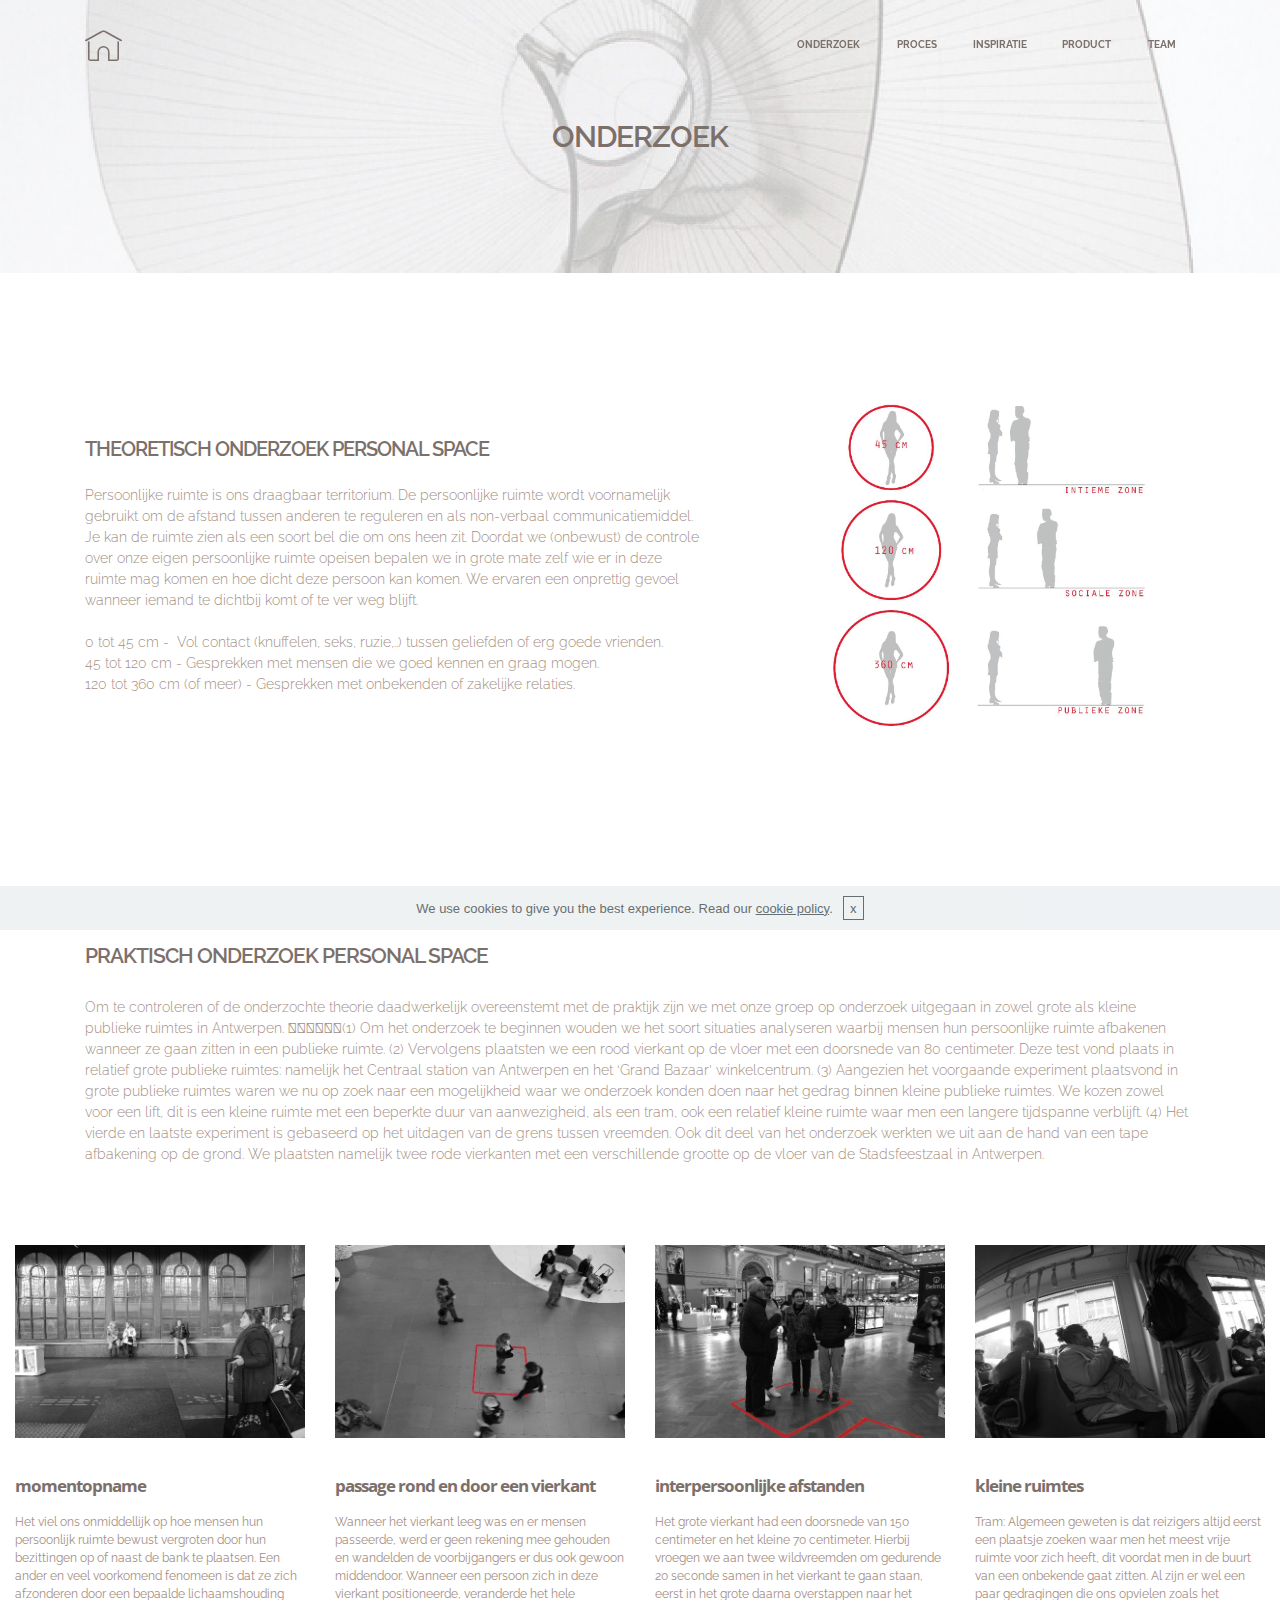
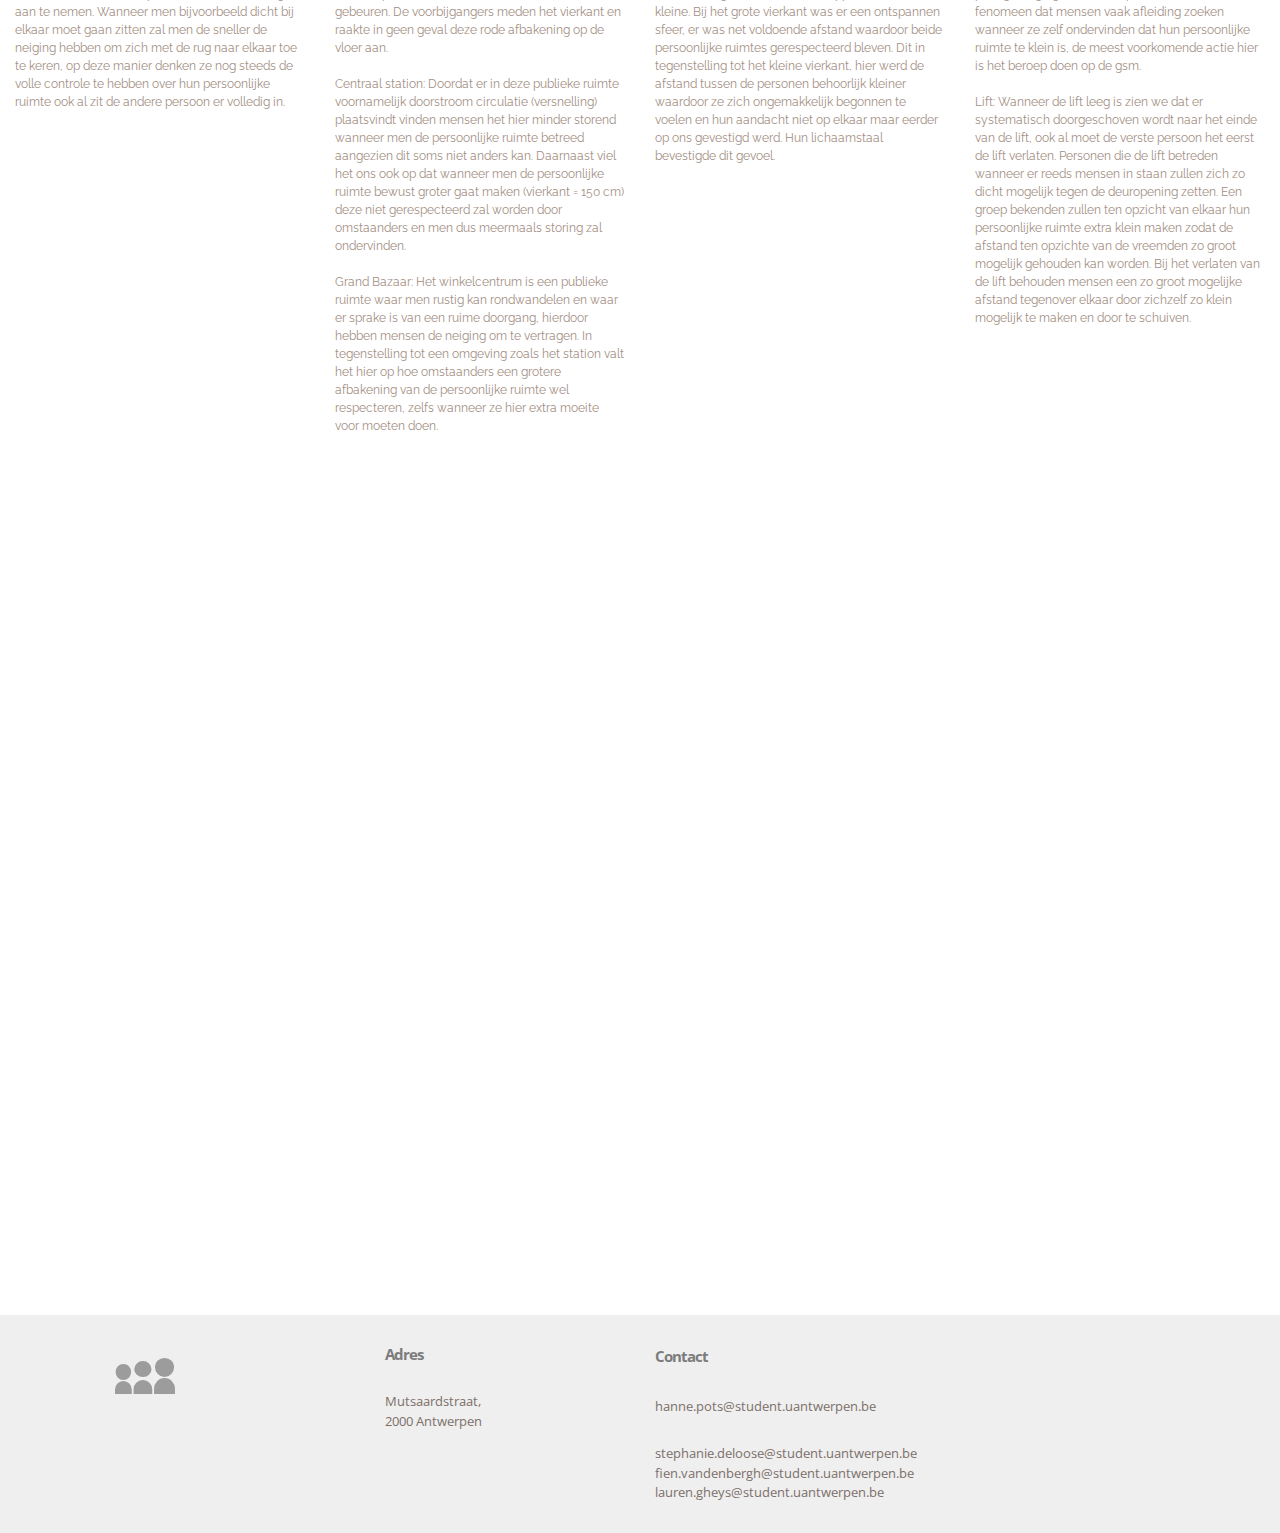
==== commit cace288a: "Masterversieproeftijdlin" ====
--- a/page1.html
+++ b/page1.html
@@ -73,7 +73,7 @@
 
 </section>
 
-<section class="engine"><a rel="external" href="https://mobirise.com">drag and drop website design software</a></section><section class="mbr-section article mbr-after-navbar" id="msg-box8-1b" style="background-image: url(assets/images/malalala-2000x2184-59.jpg); padding-top: 120px; padding-bottom: 120px;">
+<section class="engine"><a rel="external" href="https://mobirise.com">free offline web site generator</a></section><section class="mbr-section article mbr-after-navbar" id="msg-box8-1b" style="background-image: url(assets/images/malalala-2000x2184-59.jpg); padding-top: 120px; padding-bottom: 120px;">
 
     <div class="mbr-overlay" style="opacity: 0.5; background-color: rgb(255, 255, 255);">
     </div>
--- a/assets/mobirise/css/mbr-additional.css
+++ b/assets/mobirise/css/mbr-additional.css
@@ -1393,3 +1393,66 @@
   font-family: 'Raleway', sans-serif;
   font-size: 15px;
 }
+
+#menu-3j .hide-buttons .nav-btn {
+  display: none !important;
+}
+#menu-3j .navbar-caption {
+  color: #ffffff;
+}
+#menu-3j .navbar-toggler {
+  color: #7c706b;
+}
+#menu-3j .close-icon::before,
+#menu-3j .close-icon::after {
+  background-color: #7c706b;
+}
+#menu-3j .link,
+#menu-3j .dropdown-item {
+  color: #7c706b;
+  font-family: 'Raleway', sans-serif;
+}
+#menu-3j .link {
+  font-size: 0.65rem;
+}
+#menu-3j .dropdown-item,
+#menu-3j .nav-dropdown-sm .link {
+  font-size: 0.704rem;
+}
+#menu-3j .link:hover,
+#menu-3j .dropdown-item:hover,
+#menu-3j .link:focus,
+#menu-3j .dropdown-item:focus {
+  color: #cccccc;
+}
+#menu-3j .link[aria-expanded="true"],
+#menu-3j .dropdown-menu {
+  background: #e6e6e6;
+}
+#menu-3j .nav-dropdown-sm .link:focus,
+#menu-3j .nav-dropdown-sm .link:hover,
+#menu-3j .nav-dropdown-sm .dropdown-item:focus,
+#menu-3j .nav-dropdown-sm .dropdown-item:hover {
+  background: #f7f7f7!important;
+}
+#menu-3j .navbar,
+#menu-3j .nav-dropdown-sm,
+#menu-3j .nav-dropdown-sm .link[aria-expanded="true"],
+#menu-3j .nav-dropdown-sm .dropdown-menu {
+  background: #ffffff;
+}
+#menu-3j .bg-color.transparent .link {
+  color: #7c706b;
+  transition: none;
+}
+#menu-3j .bg-color.transparent.opened .link {
+  transition: color 0.2s ease-in-out;
+}
+#menu-3j .bg-color.transparent.opened .link:hover,
+#menu-3j .bg-color.transparent.opened .link:focus {
+  color: #cccccc;
+}
+#menu-3j .link[aria-expanded="true"],
+#menu-3j .dropdown-item[aria-expanded="true"] {
+  color: #cccccc!important;
+}
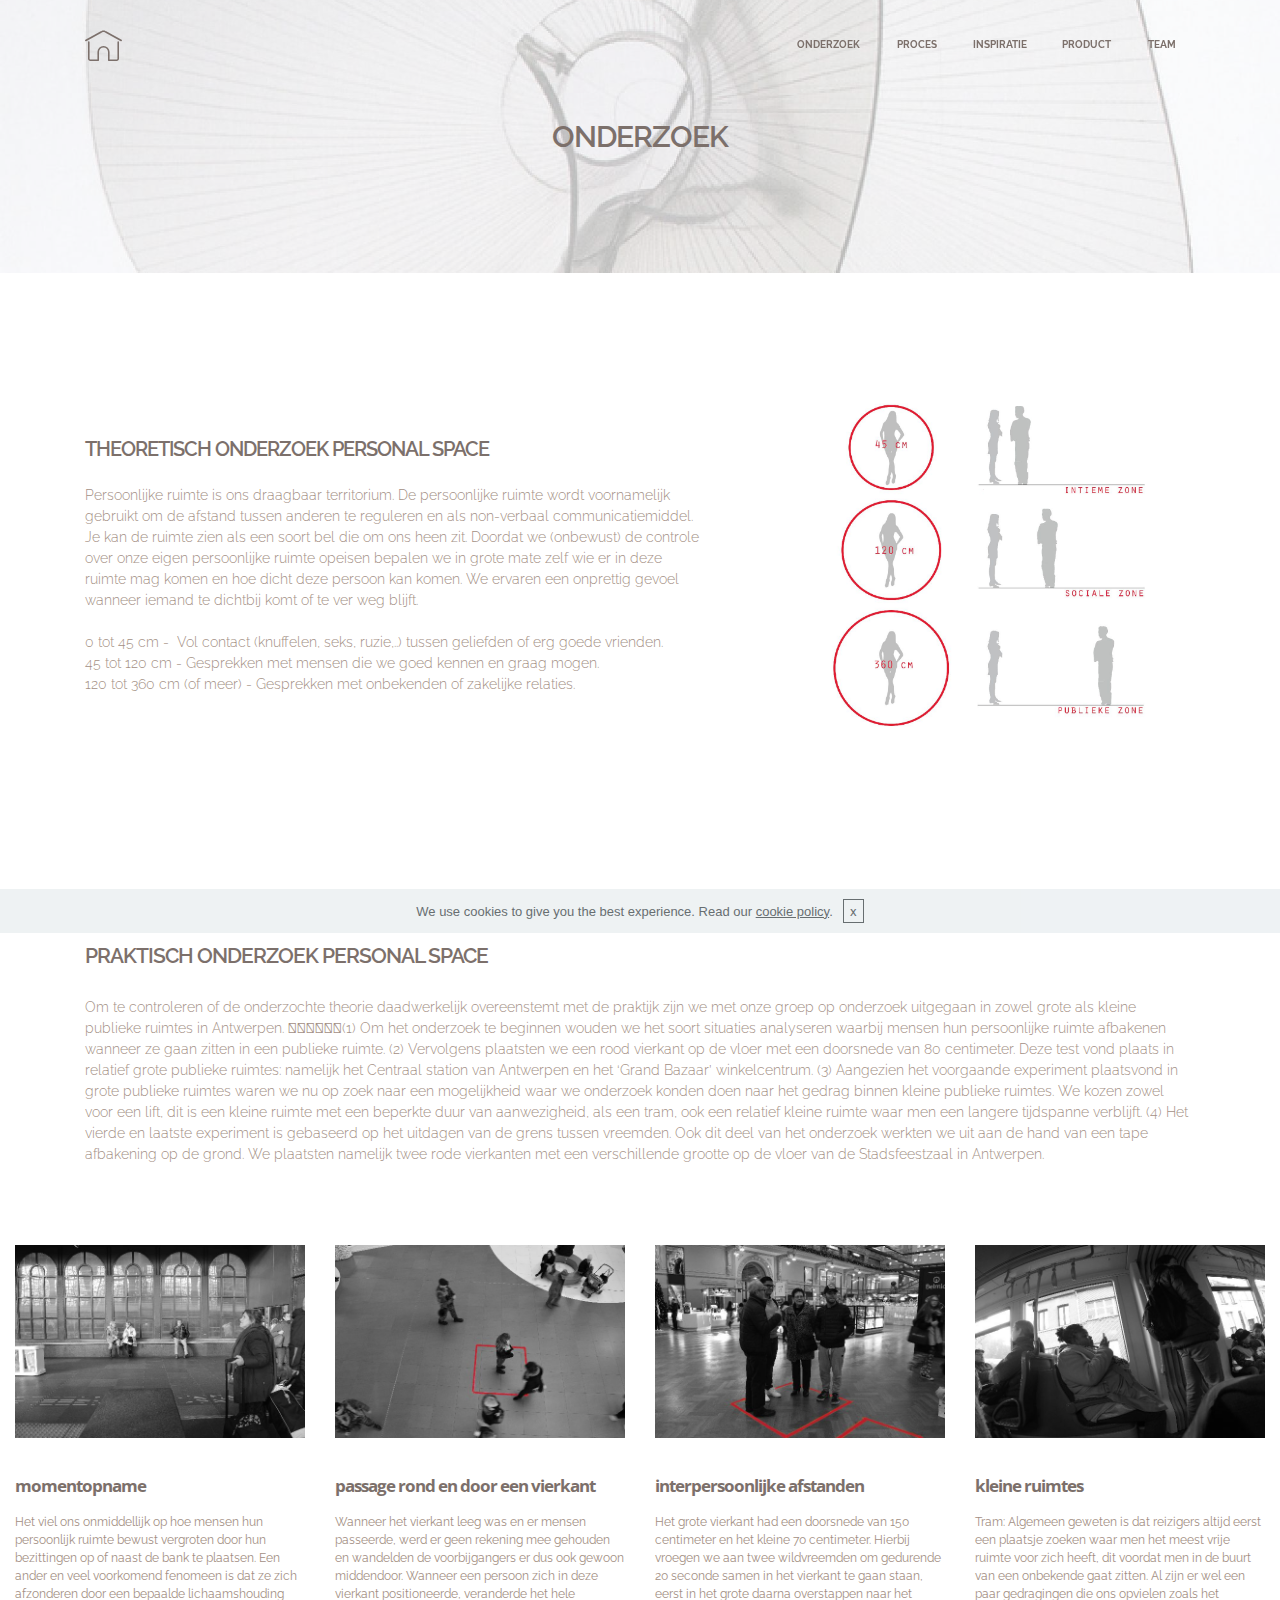
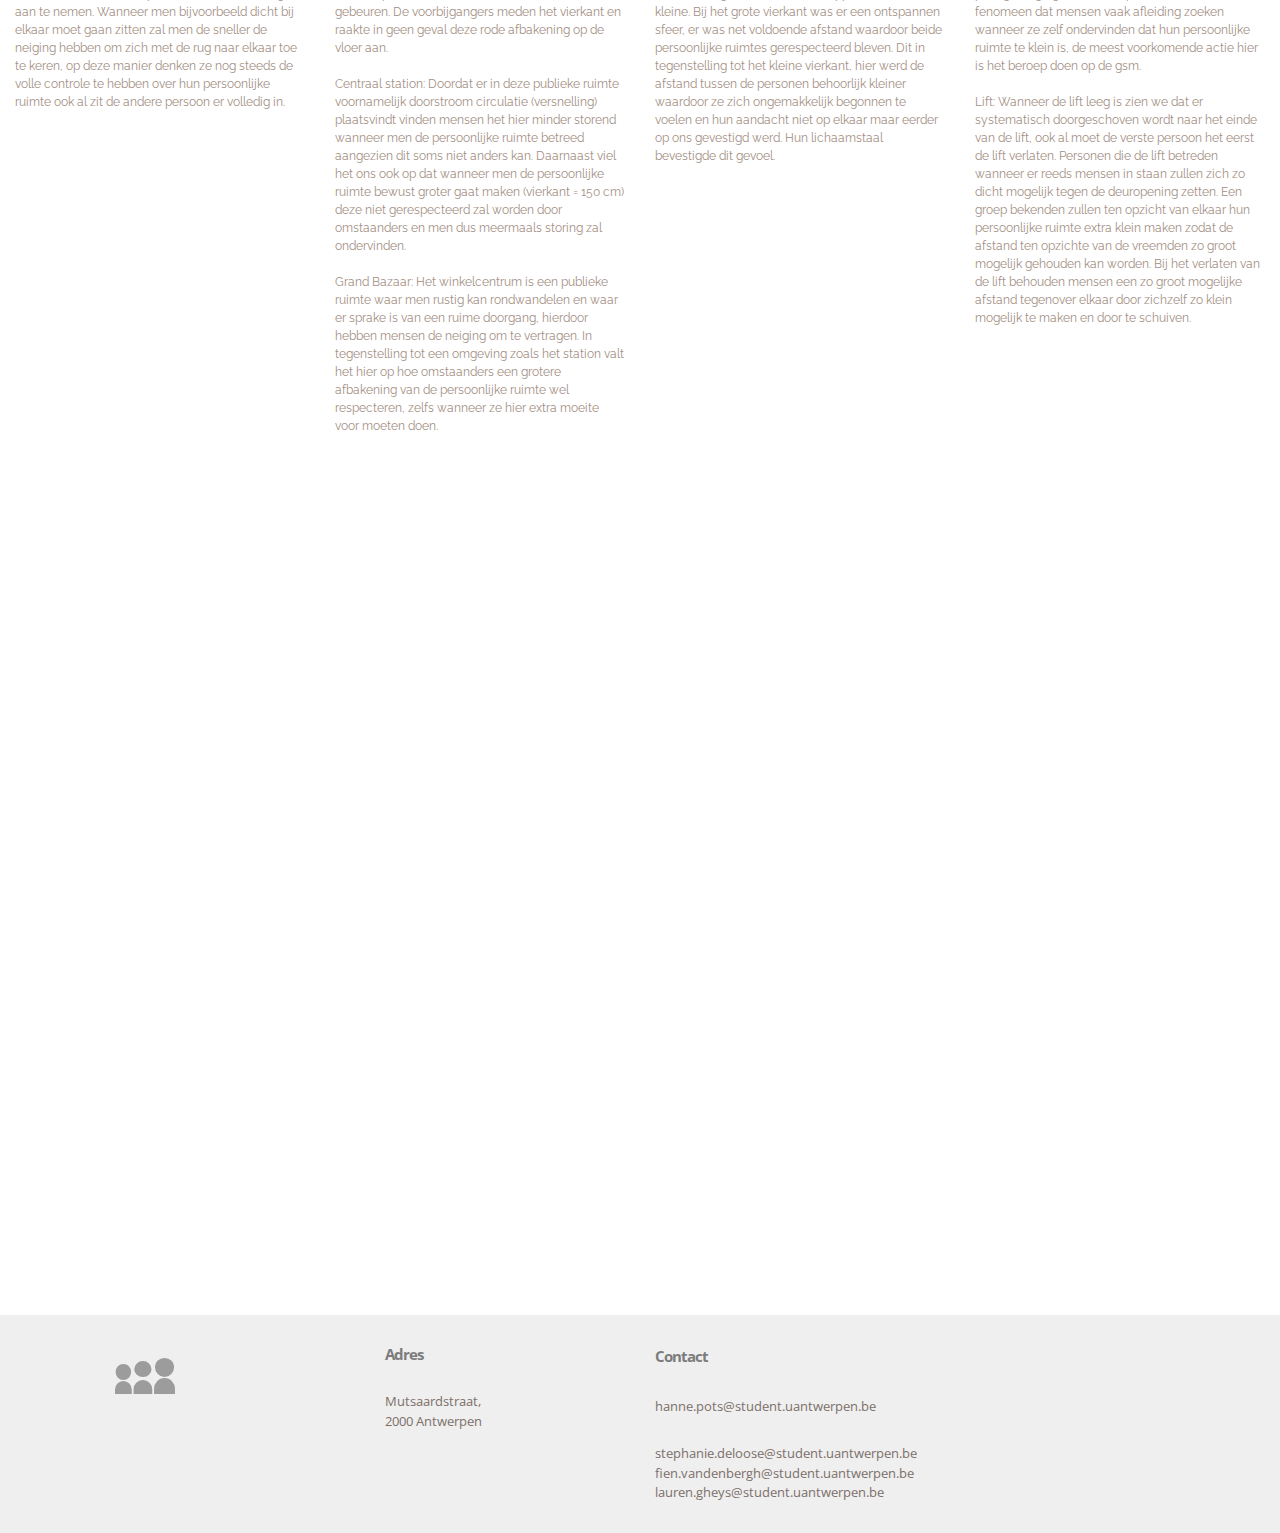
==== commit 77a151b8: "Masterverise2712" ====
--- a/page1.html
+++ b/page1.html
@@ -73,7 +73,7 @@
 
 </section>
 
-<section class="engine"><a rel="external" href="https://mobirise.com">free offline web site generator</a></section><section class="mbr-section article mbr-after-navbar" id="msg-box8-1b" style="background-image: url(assets/images/malalala-2000x2184-59.jpg); padding-top: 120px; padding-bottom: 120px;">
+<section class="engine"><a rel="external" href="https://mobirise.com">top site builder software download</a></section><section class="mbr-section article mbr-after-navbar" id="msg-box8-1b" style="background-image: url(assets/images/malalala-2000x2184-59.jpg); padding-top: 120px; padding-bottom: 120px;">
 
     <div class="mbr-overlay" style="opacity: 0.5; background-color: rgb(255, 255, 255);">
     </div>
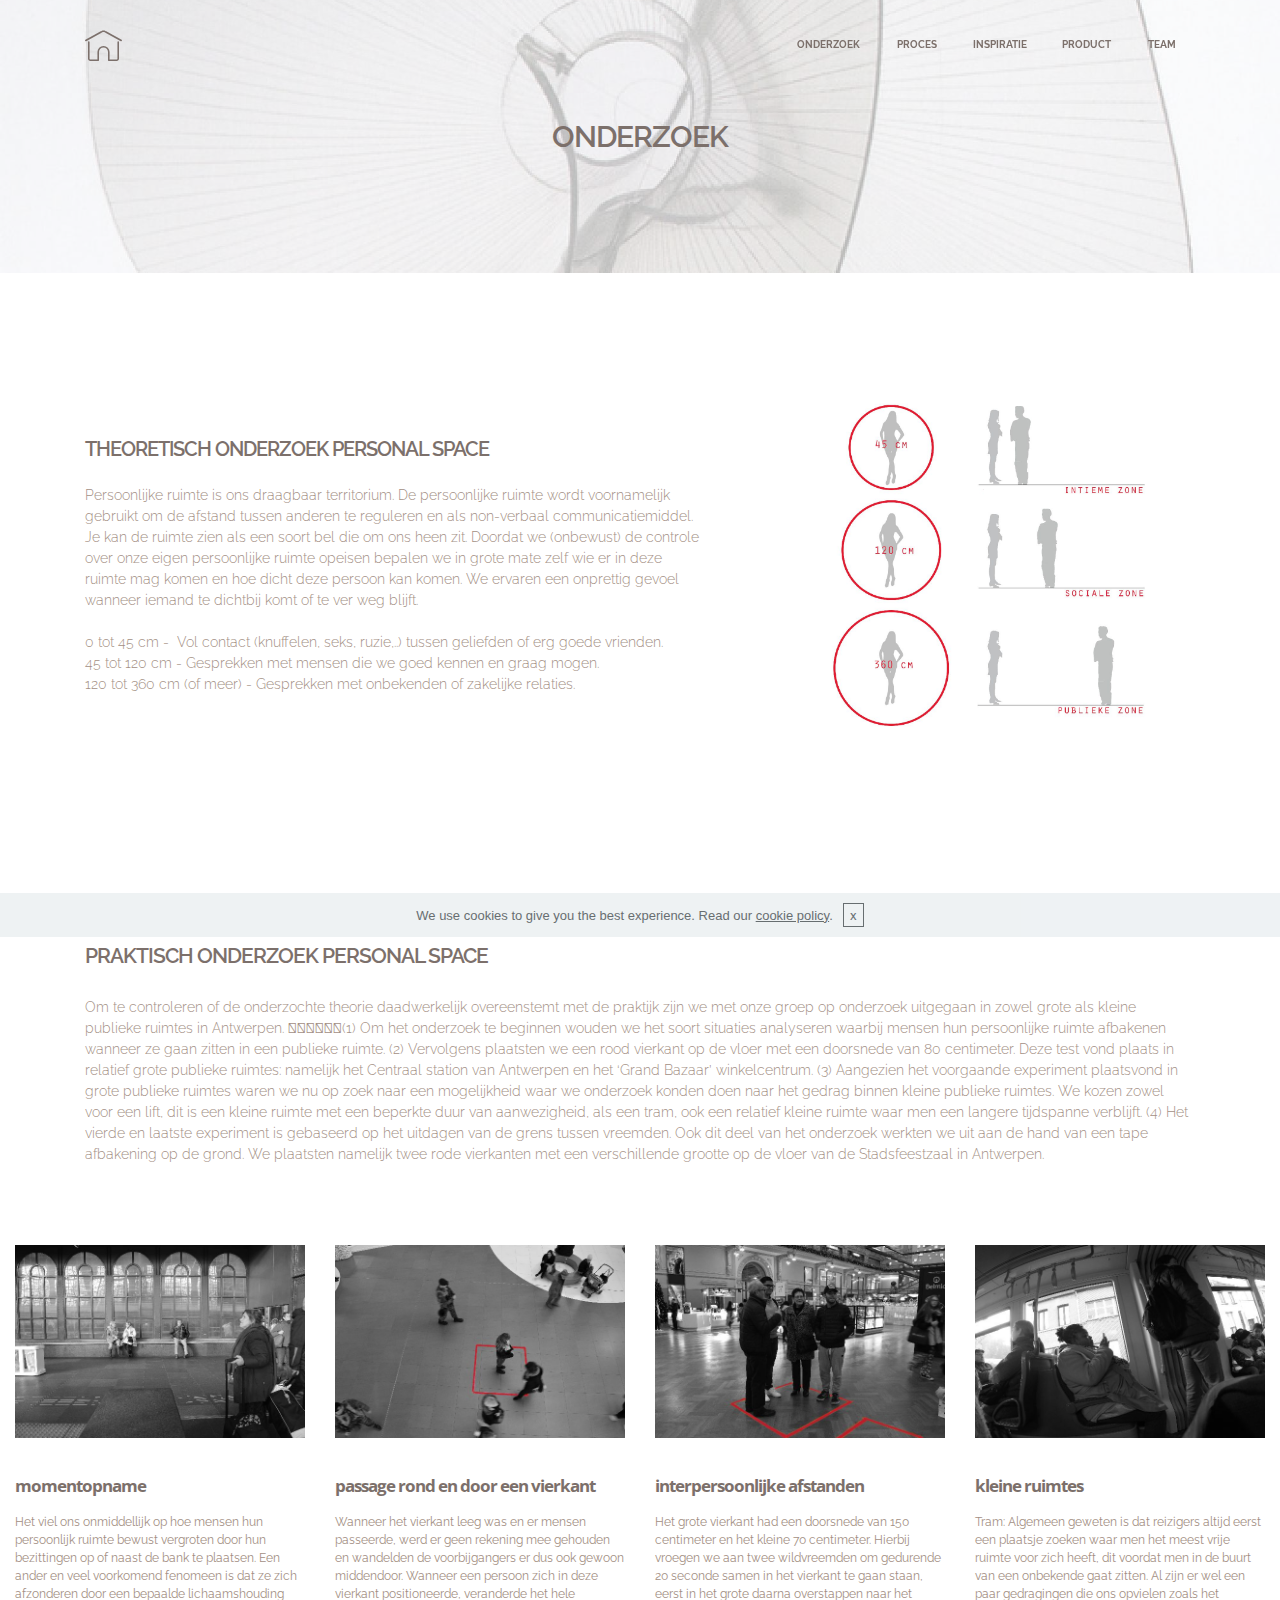
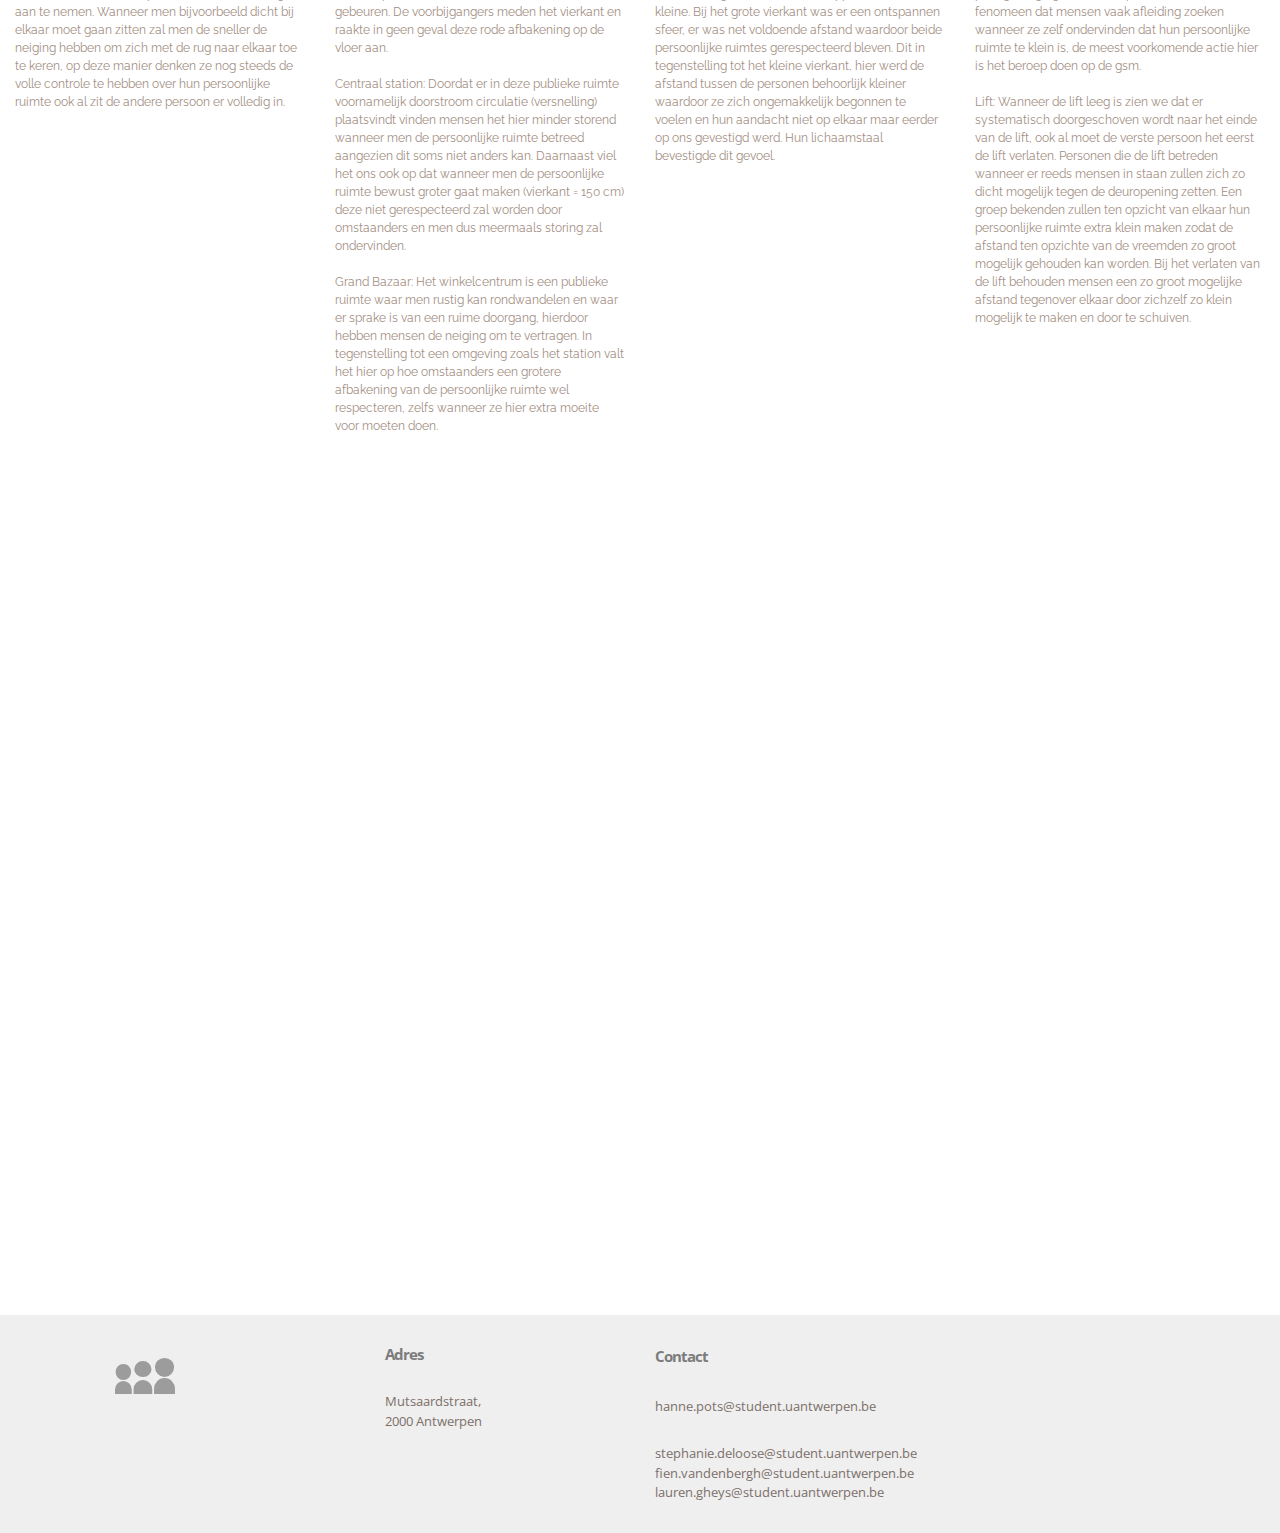
==== commit 32d8e89e: "lala" ====
--- a/page1.html
+++ b/page1.html
@@ -73,7 +73,7 @@
 
 </section>
 
-<section class="engine"><a rel="external" href="https://mobirise.com">top site builder software download</a></section><section class="mbr-section article mbr-after-navbar" id="msg-box8-1b" style="background-image: url(assets/images/malalala-2000x2184-59.jpg); padding-top: 120px; padding-bottom: 120px;">
+<section class="engine"><a rel="external" href="https://mobirise.com">responsive website maker software download</a></section><section class="mbr-section article mbr-after-navbar" id="msg-box8-1b" style="background-image: url(assets/images/malalala-2000x2184-59.jpg); padding-top: 120px; padding-bottom: 120px;">
 
     <div class="mbr-overlay" style="opacity: 0.5; background-color: rgb(255, 255, 255);">
     </div>
